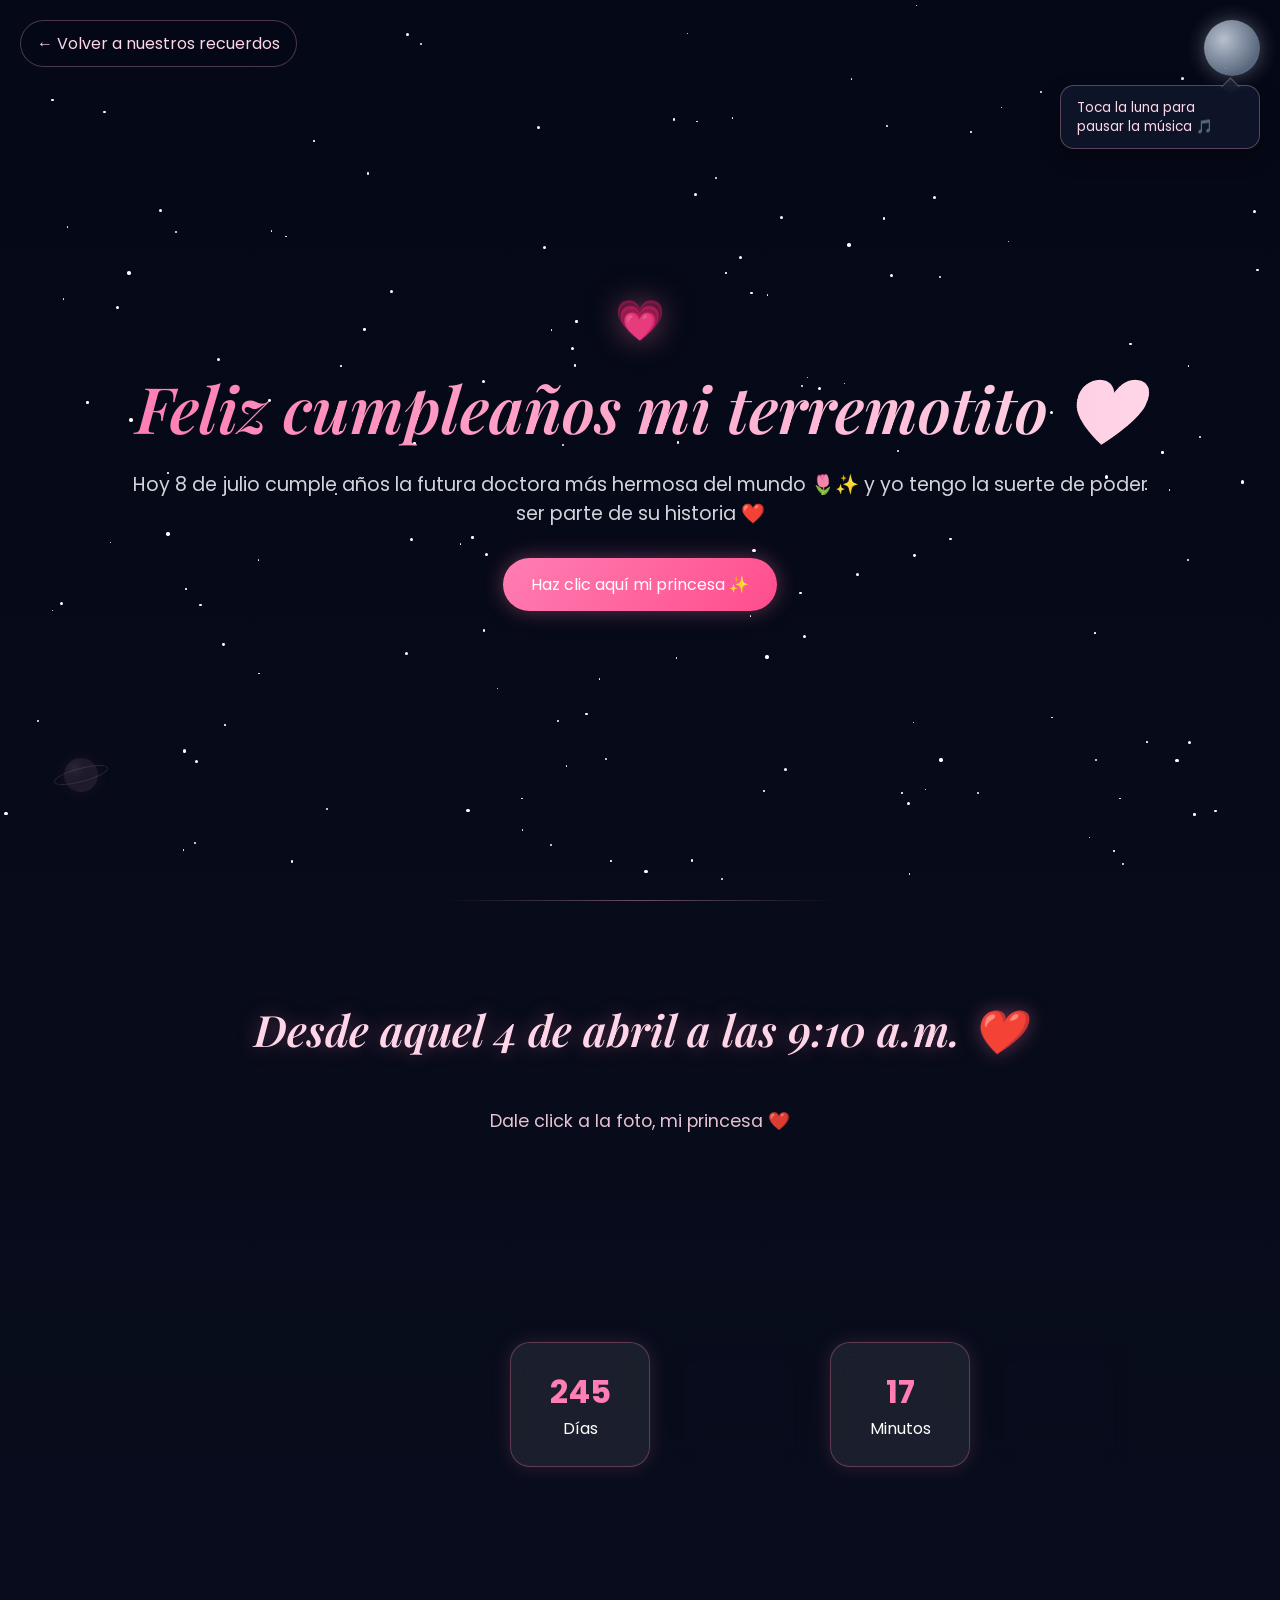
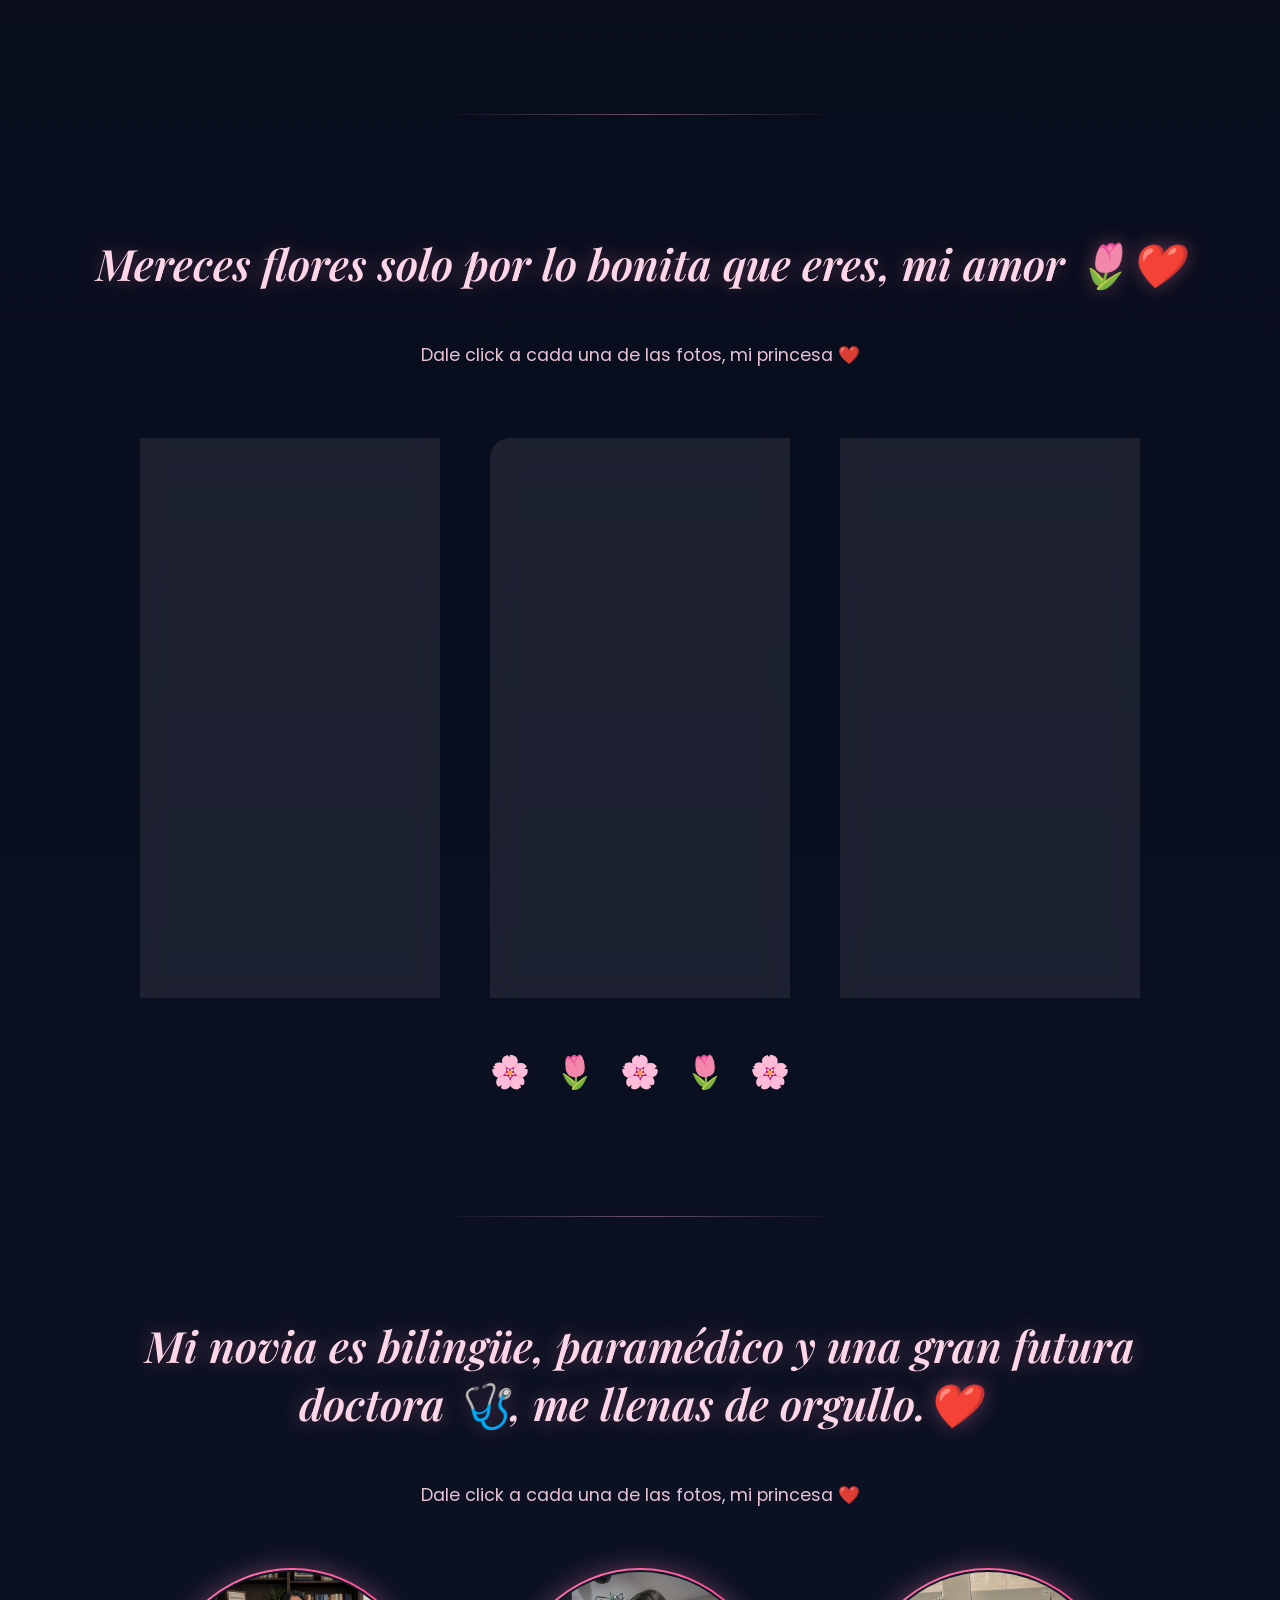
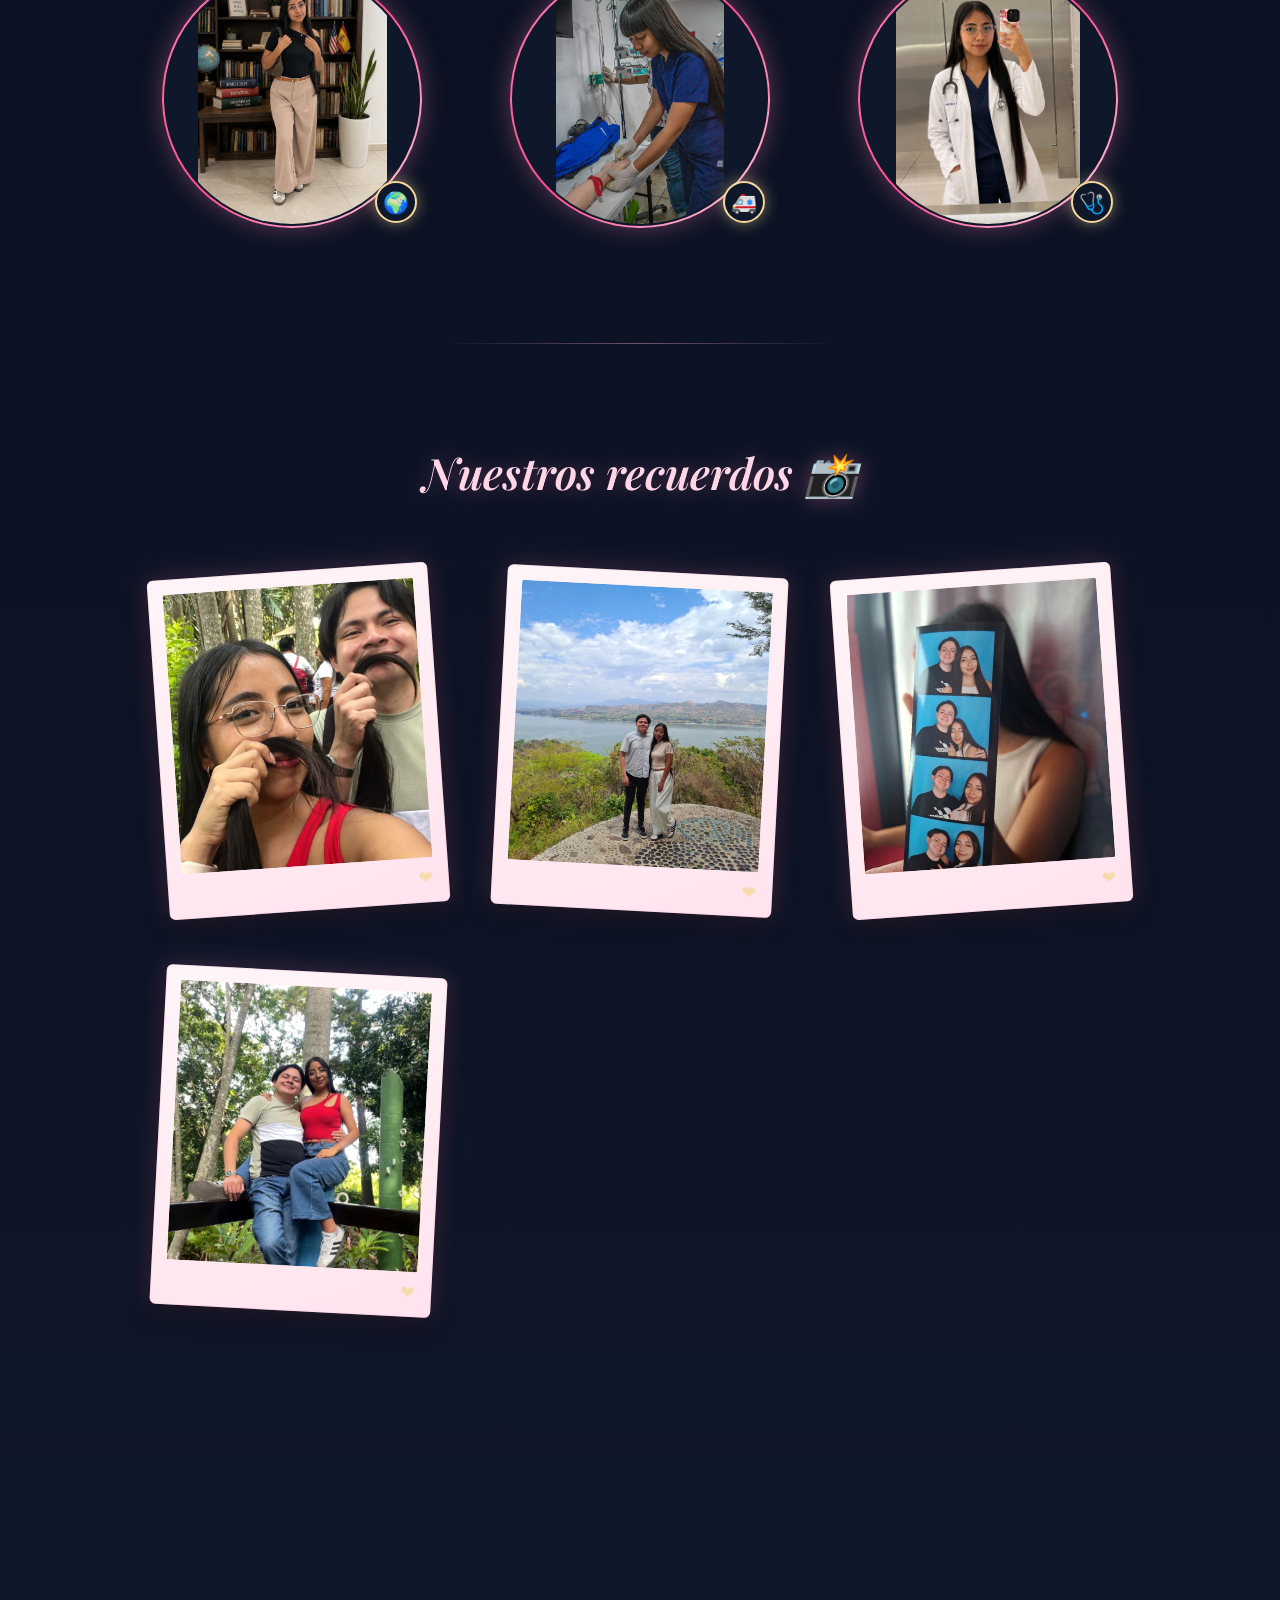
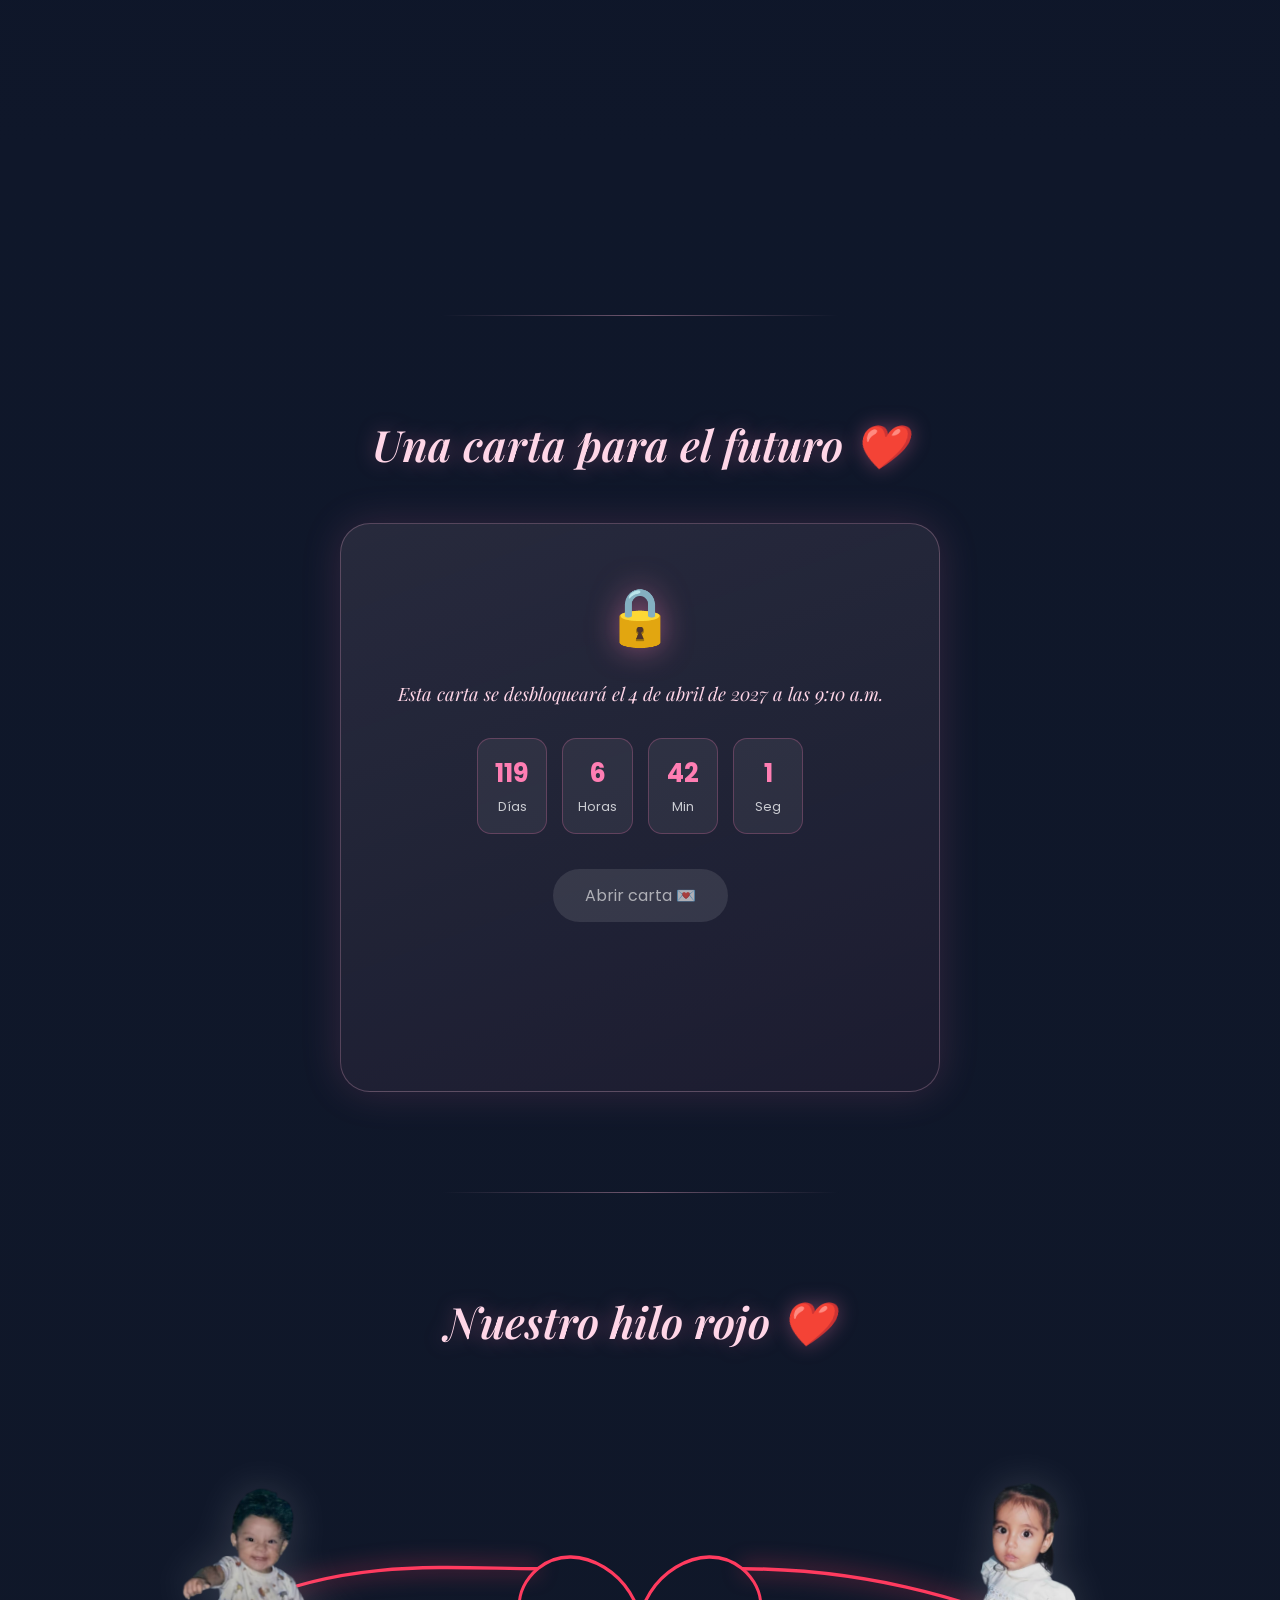
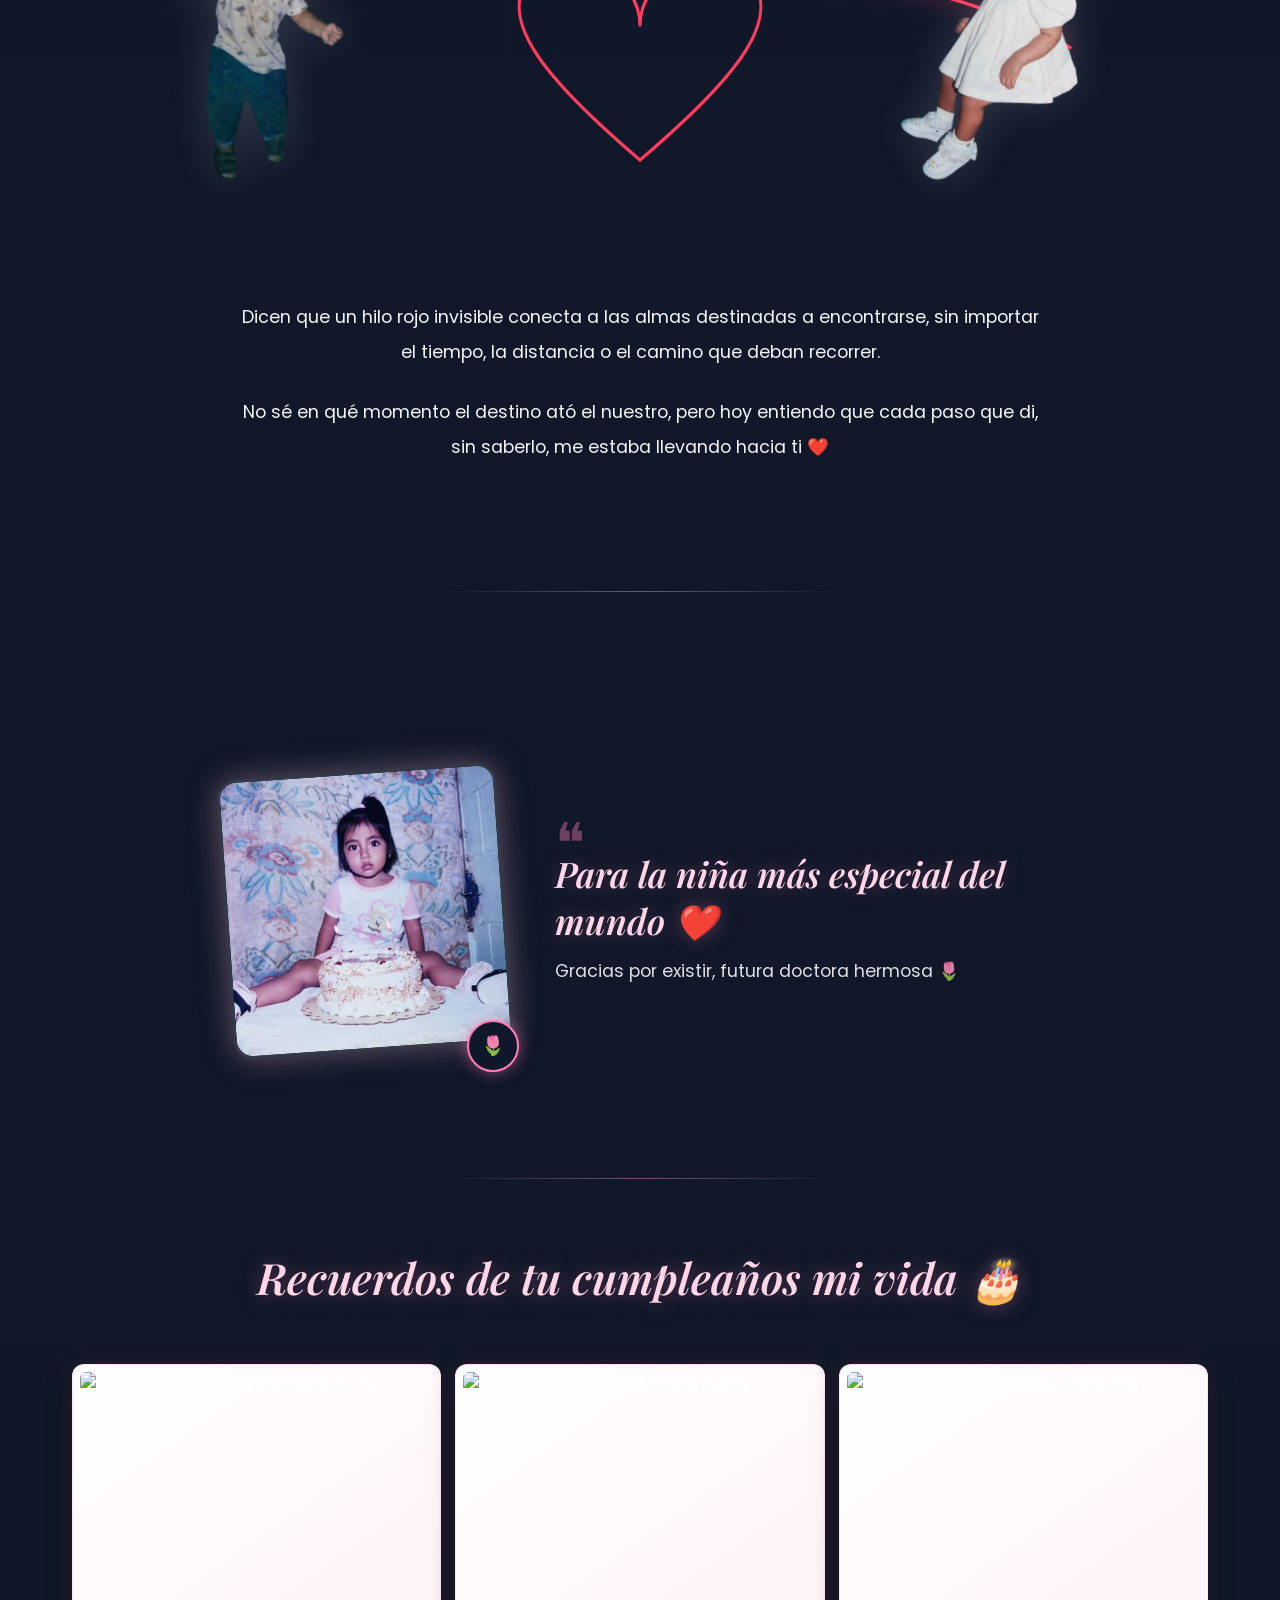
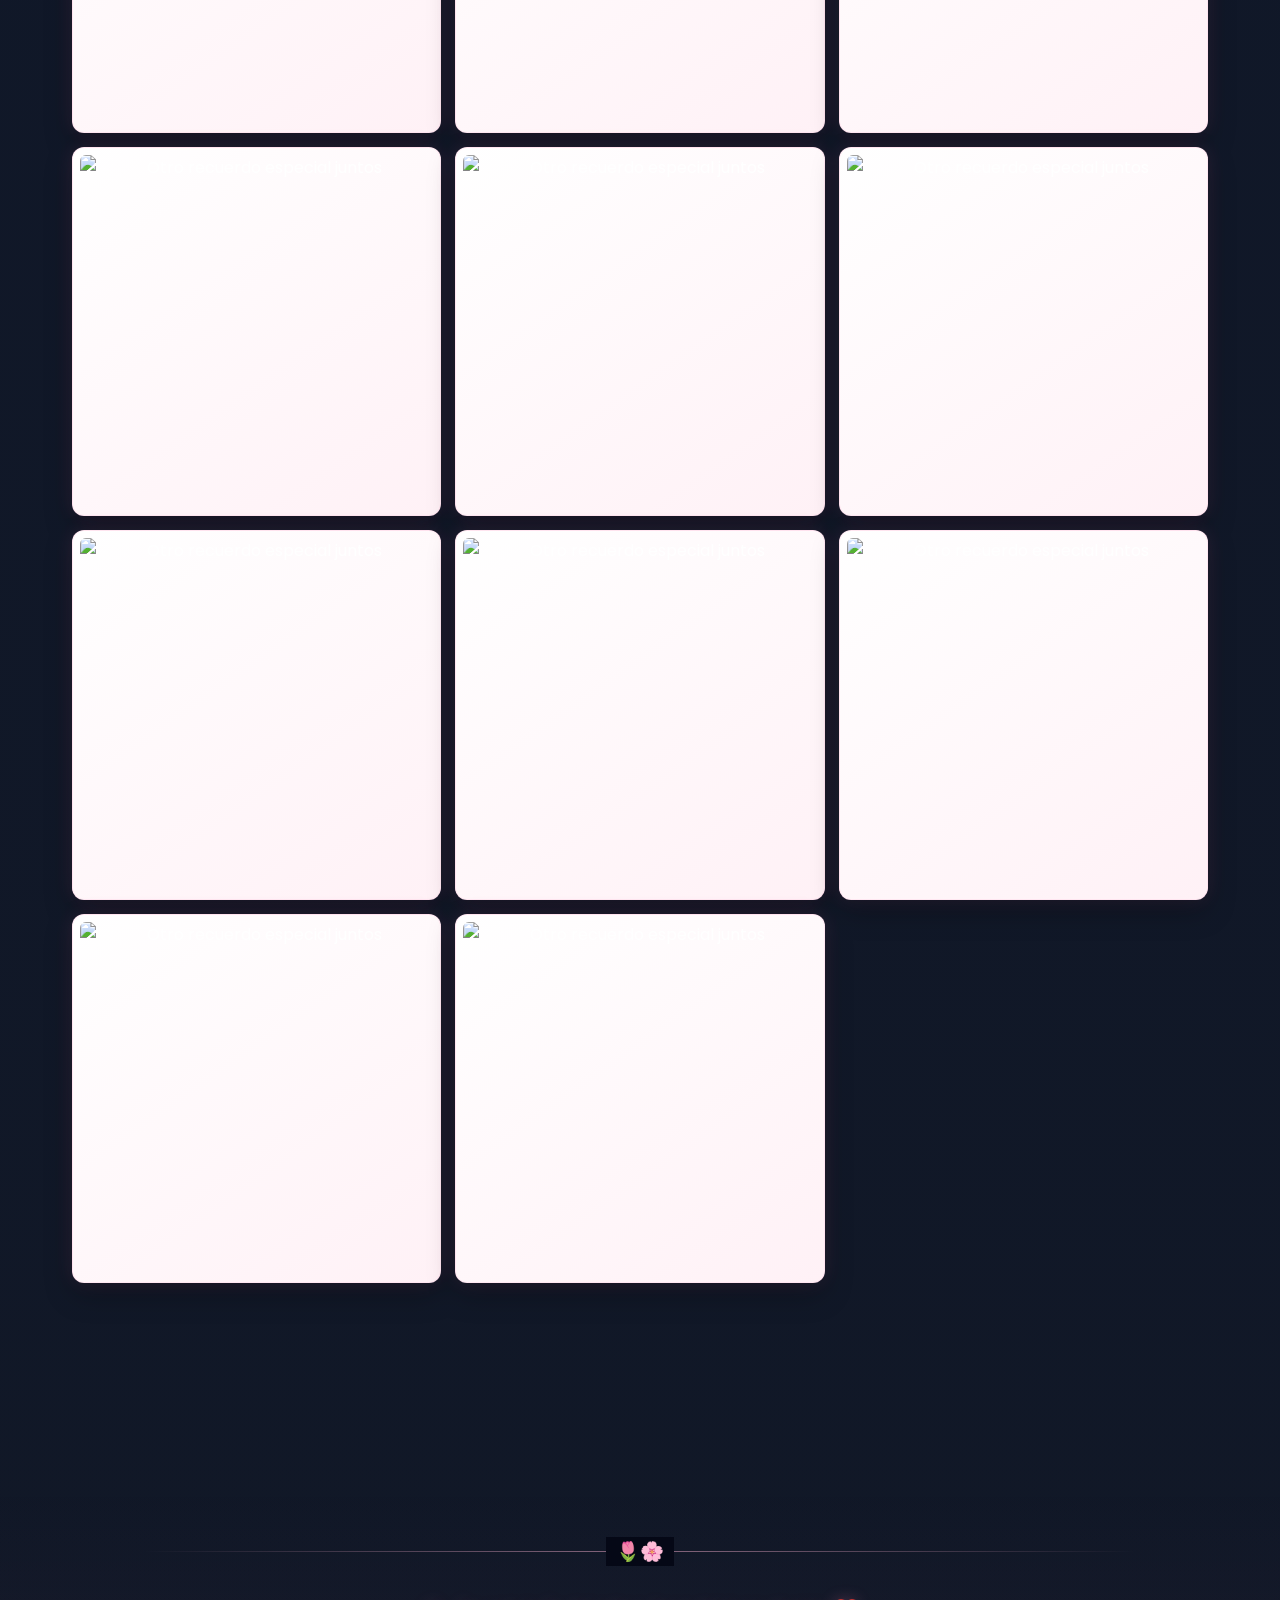
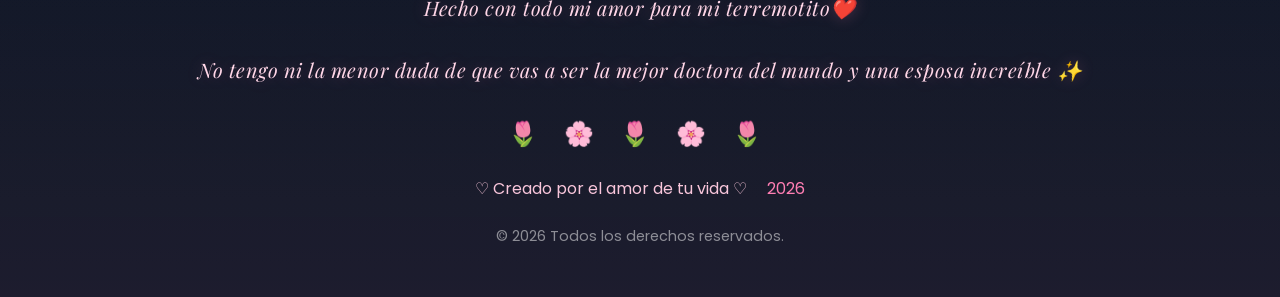
==== cumpleanos-2026.html @ 2f42547a "Add files via upload" ====
<!DOCTYPE html>
<html lang="es">
<head>

  <meta charset="UTF-8">
  <meta name="viewport" content="width=device-width, initial-scale=1.0">

<title>Feliz cumpleaños mi vida</title>

  <link rel="icon" href="data:image/svg+xml,<svg xmlns=%22http://www.w3.org/2000/svg%22 viewBox=%220 0 100 100%22><text y=%22.9em%22 font-size=%2290%22>❤️</text></svg>">

  <link rel="preconnect" href="https://fonts.googleapis.com">

<link href="https://fonts.googleapis.com/css2?family=Poppins:wght@300;400;600;700&family=Playfair+Display:ital,wght@0,600;1,600&display=swap" rel="stylesheet">

  <link rel="stylesheet" href="style.css">

</head>

<body>

  <a class="back-home" href="Index.html">← Volver a nuestros recuerdos</a>

  <!-- MUSICA -->

<audio id="music" loop>
  <source src="multimedia/A Thousand Years-Christina Perri.mpeg" type="audio/mp3">
</audio>

 <!-- FONDO -->

  <div class="stars" id="stars">

    <div class="jupiter">
      <div class="jupiter-ring"></div>
    </div>

  </div>

  <!-- LUNA = BOTON DE MUSICA -->

  <div class="moon" id="moonBtn" onclick="toggleMusic()"></div>

  <div class="moon-tooltip" id="moonTooltip">
    Toca la luna para pausar la música 🎵
  </div>

  </div>

  <!-- HERO -->

  <section class="hero">

    <div class="hero-content">

      <div class="floating-heart">💗</div>
      <h1>Feliz cumpleaños mi terremotito ❤️</h1>

      <p>
        Hoy 8 de julio cumple años la futura doctora más hermosa del mundo 🌷✨ y yo tengo la suerte de poder ser parte de su historia ❤️
      </p>

      <a href="#contador" class="btn">
        Haz clic aquí mi princesa ✨
      </a>

    </div>

  </section>

  <!-- CONTADOR -->

<section id="contador">

  <h2 class="title">
    Desde aquel 4 de abril a las 9:10 a.m. ❤️
  </h2>

  <p class="flowers-text">
    Dale click a la foto, mi princesa ❤️
  </p>

  <div class="counter-section">

    <!-- FOTO -->

    <div class="counter-image">

  <div class="flip-card">

    <div class="flip-card-inner">

      <!-- FRENTE -->

      <div class="flip-card-front">

        <img src="multimedia/4deabril.jpeg">

      </div>

      <!-- ATRAS -->

      <div class="flip-card-back">

        <h3>
          ❤️
        </h3>

        <p>
          Ese 4 de abril comenzó el capítulo más bonito de mi vida, te amo mi terremotito.
        </p>

      </div>

    </div>

  </div>

</div>
    <!-- CONTADOR -->

    <div class="counter">

      <div class="counter-box">
        <h2 id="days">0</h2>
        <p>Días</p>
      </div>

      <div class="counter-box">
        <h2 id="hours">0</h2>
        <p>Horas</p>
      </div>

      <div class="counter-box">
  <h2 id="minutes">0</h2>
  <p>Minutos</p>
</div>

<div class="counter-box">
  <h2 id="seconds">0</h2>
  <p>Segundos</p>
</div>

    </div>

  </div>

</section>

  <!-- TULIPANES -->

<section class="flowers-section">

  <h2 class="title">
    Mereces flores solo por lo bonita que eres, mi amor 🌷❤️
  </h2>

  <p class="flowers-text">
    Dale click a cada una de las fotos, mi princesa ❤️
  </p>

  <div class="flowers-gallery">

    <!-- FOTO 1 -->

    <div class="flower-card">

      <div class="flower-inner">

        <!-- FRENTE -->

        <div class="flower-front">

          <img src="multimedia/flores1.jpeg">

        </div>

        <!-- ATRAS -->

        <div class="flower-back">

          <p>
            Recuerdo el día que nos vimos por primera vez en persona, tú estabas nerviosa pensando que quizá no me gustarías, pero al verte me di cuenta de lo contrario: eras mucho más preciosa en persona 🌷 te dejé las flores en el asiento del carro y te pedí que no abrieras la puerta porque “no funcionaba”, pero en realidad era solo una excusa para poder abrirte yo y sorprenderte ❤️. (09 de marzo 2026)
          </p>

        </div>

      </div>

    </div>

    <!-- FOTO 2 -->

    <div class="flower-card">

      <div class="flower-inner">

        <div class="flower-front">

          <img src="multimedia/flores2.jpeg">

        </div>

        <div class="flower-back">

          <p>
            Recuerdo que no lo esperabas, porque nos vimos un día después del Día de las Flores Amarillas 🌼 y el vigilante del centro comercial se nos quedó viendo cuando gritaste emocionada 😅 verte así de feliz y saber que te sentiste amada es lo mejor del mundo ❤️. (22 de marzo 2026)
          </p>

        </div>

      </div>

    </div>

    <!-- FOTO 3 -->

    <div class="flower-card">

      <div class="flower-inner">

        <div class="flower-front">

          <img src="multimedia/flores3.jpeg">

        </div>

        <div class="flower-back">

          <p>
            Recuerdo ese día cuando te pedí que fueras mi novia ❤️ te dije que íbamos a Multiplaza a desayunar, y te pusiste triste porque un día antes te había prometido cocinarte el desayuno… pero en realidad era una excusa✨ y luego por la tarde fuimos al Boquerón 🌋, aunque llegamos al parqueo nada mas porque estaba lloviendo 🌧️ (04 de abril 2026)
          </p>

        </div>

      </div>

    </div>

  </div>

  <!-- PETALOS -->

  <div class="petals">

    <span>🌸</span>
    <span>🌷</span>
    <span>🌸</span>
    <span>🌷</span>
    <span>🌸</span>

  </div>

</section>

  <!-- MEDICINA -->

  <section>

    <h2 class="title">
      Mi novia es bilingüe, paramédico y una gran futura doctora 🩺, me llenas de orgullo.❤️
    </h2>

      <p class="flowers-text">
    Dale click a cada una de las fotos, mi princesa ❤️
  </p>

    <div class="medicine">

      <div class="icon-box" onclick="toggleText(this)">

  <div class="icon-photo">
    <img src="multimedia/bilingüe.png" class="icon-img">
    <span class="icon-badge">🌍</span>
  </div>

  <div class="icon-hidden-text">
    <p class="icon-text">
    Admiro tu inteligencia y dedicación. Despertar todos los días a las 6:00 a.m. para asistir a clases demuestra lo comprometida que eres con tu futuro. Me encanta verte esforzarte por tus metas, porque sé todo lo que eres capaz de lograr cuando te propones algo. 🌍❤️
    </p>
  </div>

</div>

<div class="icon-box" onclick="toggleText(this)">

  <div class="icon-photo">
    <img src="multimedia/paramedico.jpeg" class="icon-img">
    <span class="icon-badge">🚑</span>
  </div>

  <div class="icon-hidden-text">
    <p class="icon-text">
      Gracias por cuidar a los demás con un corazón tan bonito.Eres una de las mejores personas que he conocido. Tu vocación de ayudar a quienes más lo necesitan habla de la enorme calidad humana que tienes. Aunque no estuve presente durante esa etapa de tu vida, no me entristece, porque tendré la fortuna de acompañarte durante todo lo que está por venir. ❤️🚑
    </p>
  </div>

</div>

<div class="icon-box" onclick="toggleText(this)">

  <div class="icon-photo">
    <img src="multimedia/dra.jpg" class="icon-img">
    <span class="icon-badge">🩺</span>
  </div>

  <div class="icon-hidden-text">
    <p class="icon-text">
      Convertirte en doctora es una meta que siempre he admirado de ti. Desde que te conozco he visto tu esfuerzo, tu disciplina y tu pasión por lo que haces. Estoy completamente seguro de que lo lograrás. Y cuando llegue ese día, sé que tú serás una de las personas más felices del mundo... y yo seré el novio más orgulloso de todos. ❤️🩺🌷
    </p>
  </div>

</div>

  </section>

  <!-- GALERIA -->

  <section>

    <h2 class="title">
      Nuestros recuerdos 📸
    </h2>

<div class="gallery">

  <div class="memory-card">
    <img src="multimedia/recuerdo2.jpeg">
  </div>

  <div class="memory-card">
    <img src="multimedia/recuerdo1.jpeg">
  </div>

  <div class="memory-card">
    <img src="multimedia/recuerdo3.jpeg">
  </div>

  <div class="memory-card">
    <img src="multimedia/recuerdo4.jpeg">
  </div>

</div> 

  </section>

  <!-- CARTAS -->

  <section>

    <h2 class="title">
      Cartitas para ti 💌
    </h2>

    <div class="letters">

      <div class="letter" onclick="toggleText(this)">

        <h3>
          Ábreme cuando estés triste
        </h3>

        <div class="hidden-text">
          Sin importar si estás en Santa Ana o yo en San Salvador, mi cariño por ti no cambia con la distancia. Eres lo más bonito que tengo, futura doctora hermosa 🌷❤️.
        </div>

      </div>

      <div class="letter" onclick="toggleText(this)">

        <h3>
          Ábreme cuando me extrañes
        </h3>

        <div class="hidden-text">
          Sé que ahora mismo la distancia pesa, pero también sé que estás construyendo tu futuro, y yo quiero ser parte de él. Llegará el día en que no estemos tan lejos, y voy a consentir mucho más a mi princesa, solo porque se lo merece por existir 🌷❤️.

        </div>

      </div>

      <div class="letter" onclick="toggleText(this)">

        <h3>
          Ábreme cuando quieras sonreír
        </h3>

        <div class="hidden-text">
          Cada vez que pienso en nuestro futuro, me imagino contigo para siempre: casándonos, construyendo una vida juntos, y viéndote convertirte en la doctora que siempre soñaste ser. Contigo sí quiero todo eso 💍❤️.
        </div>

      </div>

</div>

  </section>

  <!-- CARTA SELLADA -->

  <section class="sealed-letter-section">

    <h2 class="title">Una carta para el futuro ❤️</h2>

    <div class="sealed-letter" id="sealedLetter">

      <div class="lock-view" id="lockView">

        <div class="padlock">🔒</div>

        <p class="sealed-text">
          Esta carta se desbloqueará el 4 de abril de 2027 a las 9:10 a.m.
        </p>

        <div class="lock-counter">

          <div class="lock-box">
            <h3 id="ldays">0</h3>
            <span>Días</span>
          </div>

          <div class="lock-box">
            <h3 id="lhours">0</h3>
            <span>Horas</span>
          </div>

          <div class="lock-box">
            <h3 id="lminutes">0</h3>
            <span>Min</span>
          </div>

          <div class="lock-box">
            <h3 id="lseconds">0</h3>
            <span>Seg</span>
          </div>

        </div>

<button class="open-letter-btn" id="openLetterBtn">
          Abrir carta 💌
        </button>

        <div class="not-yet-popup" id="notYetPopup">
          <p>Aún no es 4 de abril de 2027, mi terremotito 🌷 un poquito más de paciencia ❤️</p>
        </div>

      </div>

      <div class="letter-reveal" id="letterReveal">

        <div class="envelope-open">💌</div>

      <p class="letter-content">
          Mi amor, si estás leyendo esto, significa que llegamos a nuestro primer año juntos.
          <br><br>
          Estoy escribiendo esta carta hoy, 05 de julio de 2026, sin poder imaginar todavía todos esos momentos lindos que nos faltan por vivir en este año que está por venir.
          <br><br>
          Quiero que sepas que cada día de este tiempo, aunque a veces la distancia pesara, mi amor por ti solo creció. Te vi esforzarte, madrugar, estudiar y no hubo un solo momento en que no me sintiera orgulloso de ser parte de tu vida.
          <br><br>
          Hoy, un año después, quiero decirte que esto apenas comienza: nos faltan aproximadamente 70 años juntos. Falta verte graduarte, falta el día en que no estemos tan lejos, falta construir la vida que tantas veces imaginamos juntos.
          <br><br>
          Quiero que sepas que no existe nadie más que te iguale o te reemplace.
          <br><br>
          Lo mejor de todo es que te di de regalo este sitio en tu cumpleaños de 2026, y te emocionaste tanto que eso valió completamente la pena. Y ahora te emocionarás de nuevo al leer esta carta meses después... es como si la sorpresa hubiera durado todo este tiempo.
          <br><br>
          Gracias por un año a tu lado, mi princesa. Que sea el primero de muchísimos más ❤️
        </p>

        <button class="close-letter-btn" id="closeLetterBtn">
          Cerrar carta ✕
        </button>

      </div>

    </div>

  </section>

  <!-- VIDEO -->

  <!-- VIDEO -->

  <section class="red-thread-section">

  <h2 class="title">
    Nuestro hilo rojo ❤️
  </h2>

  <div class="thread-container">

    <!-- TU FOTO -->

    <img
      src="multimedia/yo.png"
      class="person yo"
    >

<!-- HILO -->

    <svg
      class="thread-line"
      viewBox="0 0 1000 400"
      preserveAspectRatio="none"
    >

      <!-- linea hacia el corazon (izquierda) -->
      <path
        class="thread-link"
        d="M120 180 C220 140, 320 150, 400 150"
      />

      <!-- corazon central -->
      <path
        class="heart-path"
        d="M500 200
           C500 160, 440 120, 400 150
           C350 190, 410 250, 500 320
           C590 250, 650 190, 600 150
           C560 120, 500 160, 500 200
           Z"
      />

      <!-- linea hacia ella (derecha) -->
      <path
        class="thread-link"
        d="M600 150 C700 150, 820 170, 920 220"
      />

    </svg>

    <!-- FOTO ELLA -->

    <img
      src="multimedia/ella.png"
      class="person ella"
    >

  </div>

  <div class="thread-text">

    <p>
      Dicen que un hilo rojo invisible conecta a las almas destinadas a encontrarse, sin importar el tiempo, la distancia o el camino que deban recorrer.
    </p>

    <p>
      No sé en qué momento el destino ató el nuestro, pero hoy entiendo que cada paso que di, sin saberlo, me estaba llevando hacia ti ❤️
    </p>

  </div>

</section>
  <!-- FINAL -->

<section class="final">

    <div class="special-message">

  <!-- FOTO -->

  <div class="baby-photo">

    <img src="multimedia/miprincesadepequeña.jpeg">
    <span class="baby-badge">🌷</span>

  </div>

  <!-- TEXTO -->

  <div class="special-text">

    <span class="quote-mark">❝</span>

    <h2>
      Para la niña más especial del mundo ❤️
    </h2>

    <p>
      Gracias por existir, futura doctora hermosa 🌷
    </p>

  </div>

</div>

  </section>

  <!-- RECUERDOS DEL CUMPLEAÑOS -->

  <section class="birthday-gallery-section">

    <h2 class="title">Recuerdos de tu cumpleaños mi vida 🎂</h2>

    <div class="gallery birthday-gallery">

      <div class="memory-card">
        <img src="multimedia\recuerdos cumpleaño 2026/recuerdocumpleaños1.png" alt="Un recuerdo especial juntos">
      </div>

      <div class="memory-card">
        <img src="multimedia\recuerdos cumpleaño 2026/recuerdocumpleaños2.png" alt="Una tarde divertida juntos">
      </div>

      <div class="memory-card">
        <img src="multimedia\recuerdos cumpleaño 2026/recuerdocumpleaños3.png" alt="Un recuerdo feliz de los dos">
      </div>

      <div class="memory-card">
        <img src="multimedia\recuerdos cumpleaño 2026/recuerdocumpleaños4.png" alt="Otro recuerdo especial juntos">
      </div>

      <div class="memory-card">
        <img src="multimedia\recuerdos cumpleaño 2026/recuerdocumpleaños5.png" alt="Otro recuerdo especial juntos">
      </div>

      <div class="memory-card">
        <img src="multimedia\recuerdos cumpleaño 2026/recuerdocumpleaños6.png" alt="Otro recuerdo especial juntos">
      </div>

      <div class="memory-card">
        <img src="multimedia\recuerdos cumpleaño 2026/recuerdocumpleaños7.png" alt="Otro recuerdo especial juntos">
      </div>

      <div class="memory-card">
        <img src="multimedia\recuerdos cumpleaño 2026/recuerdocumpleaños8.png" alt="Otro recuerdo especial juntos">
      </div>

      <div class="memory-card">
        <img src="multimedia\recuerdos cumpleaño 2026/recuerdocumpleaños9.png" alt="Otro recuerdo especial juntos">
      </div>

      <div class="memory-card">
        <img src="multimedia\recuerdos cumpleaño 2026/recuerdocumpleaños10.png" alt="Otro recuerdo especial juntos">
      </div>

       <div class="memory-card">
        <img src="multimedia\recuerdos cumpleaño 2026/recuerdocumpleaños11.jpeg" alt="Otro recuerdo especial juntos">
      </div>

    </div>

  </section>

  <footer class="love-footer">

  <div class="footer-line"></div>

  <p class="footer-message fade-text">
    Hecho con todo mi amor para mi terremotito❤️
  </p>
  <p class="footer-message fade-text">
    No tengo ni la menor duda de que vas a ser la mejor doctora del mundo y una esposa increíble ✨
  </p>

<div class="flower-row fade-text">
  🌷 🌸 🌷 🌸 🌷
</div>

  <div class="footer-info fade-text">

    <span>
      ♡ Creado por el amor de tu vida ♡
    </span>

    <span class="footer-year">
      2026
    </span>

  </div>

  <p class="copyright fade-text">
    © 2026 Todos los derechos reservados.
  </p>

 </footer>
  <script src="script.js"></script>

</body>
</html>
---- style.css ----
*{
  margin:0;
  padding:0;
  box-sizing:border-box;
  font-family:'Poppins',sans-serif;
}

body{
  background:linear-gradient(to bottom,#050816,#0f172a,#111827);
  color:white;
  overflow-x:hidden;
}

html{
  scroll-behavior:smooth;
}

section{
  padding:100px 10%;
  opacity:0;
  transform:translateY(60px);
  transition:opacity 1s ease, transform 1s ease;
  position:relative;
}
section.visible{
  opacity:1;
  transform:translateY(0);
}

section:not(.hero)::before{
  content:'';
  position:absolute;
  top:0;
  left:50%;
  transform:translateX(-50%);
  width:60%;
  max-width:400px;
  height:1px;
  background:linear-gradient(
    to right,
    transparent,
    rgba(255,182,213,.4),
    transparent
  );
}

.title{
  font-family:'Playfair Display', serif;
  font-style:italic;
  font-weight:600;
  text-align:center;
  font-size:2.7rem;
  margin-bottom:50px;
  color:#ffd6e7;
  text-shadow:0 0 20px rgba(255,126,179,.35);
}

.hero{
  height:100vh;
  display:flex;
  justify-content:center;
  align-items:center;
  text-align:center;
}

.hero-content{
  max-width:1200px;
}

.hero h1{
  font-family:'Playfair Display', serif;
  font-style:italic;
  font-weight:600;
  font-size:clamp(3rem,5vw,4.2rem);
  margin-bottom:20px;
  background:linear-gradient(to right,#ff7eb3,#ffd6e7);
  -webkit-background-clip:text;
  -webkit-text-fill-color:transparent;

  white-space: normal;
}

.hero p{
  color:#d1d5db;
  margin-bottom:30px;
  font-size:1.2rem;
}

.btn{
  padding:14px 28px;
  border:none;
  border-radius:50px;
  background:linear-gradient(135deg, #ff7eb3, #ff4d8d);
  color:white;
  text-decoration:none;
  transition:.3s;
  display:inline-block;
  box-shadow:0 0 20px rgba(255,126,179,.35);
}

.btn:hover{
  background:linear-gradient(135deg, #ff4d8d, #ff2f75);
  box-shadow:0 0 35px rgba(255,126,179,.6);
  transform:translateY(-3px);
}

.counter{
  display:flex;
  justify-content:center;
  gap:20px;
  flex-wrap:wrap;
}

.counter-box{
  background:rgba(255,255,255,.08);
  padding:25px;
  border-radius:20px;
  min-width:140px;
  text-align:center;
  backdrop-filter:blur(10px);
  border:1px solid rgba(255,126,179,.3);
  box-shadow:0 0 20px rgba(255,126,179,.15);
  transition:.3s;
}

.counter-box:hover{
  border-color:rgba(255,126,179,.6);
  box-shadow:0 0 30px rgba(255,126,179,.3);
  transform:translateY(-5px);
}

.counter-box h2{
  color:#ff7eb3;
  font-size:2rem;
}

.letters{
  display:grid;
  grid-template-columns:repeat(auto-fit,minmax(260px,1fr));
  gap:30px;
}

.letter{
  background:linear-gradient(160deg, rgba(255,214,231,.12), rgba(255,126,179,.06));
  border:1px solid rgba(255,182,213,.25);
  padding:30px 25px;
  border-radius:20px;
  cursor:pointer;
  position:relative;
  text-align:center;
  transition:transform .4s ease, box-shadow .4s ease, border-color .4s ease;
  box-shadow:0 0 20px rgba(255,126,179,.1);
}

.letter::before{
  content:'💌';
  display:block;
  font-size:2rem;
  margin-bottom:12px;
  filter:drop-shadow(0 0 10px rgba(255,126,179,.4));
}

.letter h3{
  color:#ffd6e7;
  font-size:1.15rem;
  font-weight:600;
}

.letter:hover{
  transform:translateY(-8px);
  border-color:rgba(255,126,179,.6);
  box-shadow:0 10px 30px rgba(255,126,179,.3);
}

.letter.open{
  border-color:rgba(255,126,179,.7);
  box-shadow:0 0 35px rgba(255,126,179,.35);
}

.letter.open::before{
  content:'💗';
}

.hidden-text{
  max-height:0;
  opacity:0;
  overflow:hidden;
  transition:max-height 0.6s ease, opacity 0.5s ease, margin-top 0.6s ease;
  line-height:1.7;
  color:#f9e6ef;
  font-size:.95rem;
}

.letter.open .hidden-text{
  max-height:300px;
  opacity:1;
  margin-top:18px;
}

.video-container{
  display:flex;
  justify-content:center;
}

video{
  width:100%;
  max-width:800px;
  border-radius:20px;
}

.final{
  text-align:center;
}

.typing{
  border-right:3px solid white;
  display:inline-block;
  white-space:nowrap;
  overflow:hidden;
  animation:typing 5s steps(40),blink .8s infinite;
}

@keyframes typing{
  from{width:0}
  to{width:100%}
}

@keyframes blink{
  50%{border-color:transparent}
}

@keyframes musicPulse{
  0%,100%{ box-shadow:0 0 20px rgba(203,213,225,.3); }
  50%{ box-shadow:0 0 35px rgba(203,213,225,.7); }
}

.stars{
  position:fixed;
  width:100%;
  height:100vh;
  top:0;
  left:0;
  z-index:-1;
}

.star{
  position:absolute;
  background:white;
  border-radius:50%;
  animation:twinkle 3s infinite;
}

@keyframes twinkle{
  0%{opacity:.2}
  50%{opacity:1}
  100%{opacity:.2}
}

/* ESTRELLA FUGAZ */

.shooting-star{
  position:absolute;
  width:2px;
  height:2px;
  background:linear-gradient(90deg, #fff, transparent);
  border-radius:50%;
  box-shadow:0 0 8px 2px rgba(255,255,255,.6);
  animation:shoot linear forwards;
  --travel:200px;
}

@keyframes shoot{
  0%{
    transform:translate(0,0) rotate(45deg);
    opacity:1;
    width:2px;
  }
  70%{
    opacity:1;
    width:80px;
  }
  100%{
    transform:translate(var(--travel), var(--travel)) rotate(45deg);
    opacity:0;
    width:0px;
  }
}

.flowers{
  display:flex;
  justify-content:center;
  gap:20px;
  flex-wrap:wrap;
}

.flower-card{
  background:rgba(255,255,255,.08);
  width:120px;
  height:120px;
  border-radius:20px;
  display:flex;
  justify-content:center;
  align-items:center;
  font-size:3rem;
  backdrop-filter:blur(10px);
}

.medicine{
  display:grid;
  grid-template-columns:repeat(auto-fit,minmax(250px,1fr));
  gap:20px;
}

.medicine-card{
  background:rgba(255,255,255,.08);
  padding:30px;
  border-radius:20px;
  text-align:center;
  font-size:2rem;
}

.medicine-card p{
  margin-top:15px;
  font-size:1rem;
  line-height:1.6;
}

@media(max-width:768px){
  .hero h1{
    font-size:2.5rem;
  }
  .title{
    font-size:2rem;
  }
  .flower-card{
    width:220px;
    height:420px;
  }
  .flowers-gallery{
    gap:30px;
  }
}

.counter-section{
  display:flex;
  justify-content:center;
  align-items:center;
  gap:40px;
  flex-wrap:wrap;
}

.counter-image img{
  width:320px;
  height:420px;
  object-fit:cover;
  border-radius:25px;
  box-shadow:0 0 25px rgba(255,255,255,.15);
  transition:.4s;
}

.counter-image img:hover{
  transform:scale(1.03);
}

/* TARJETA GIRATORIA */

.flip-card{
  background:transparent;
  width:320px;
  height:420px;
  perspective:1000px;
}

.flip-card-inner{
  position:relative;
  width:100%;
  height:100%;
  transition:transform 0.8s;
  transform-style:preserve-3d;
  cursor:pointer;
}

.flip-card:hover .flip-card-inner{
  transform:rotateY(180deg);
}

.flip-card-front,
.flip-card-back{

  position:absolute;
  width:100%;
  height:100%;
  backface-visibility:hidden;
  border-radius:25px;
  overflow:hidden;

}

.flip-card-front img{

  width:100%;
  height:100%;
  object-fit:cover;
  border-radius:25px;
  box-shadow:0 0 30px rgba(255,255,255,.15);

}

.flip-card-back{

  background:rgba(255,255,255,.08);
  backdrop-filter:blur(15px);

  display:flex;
  flex-direction:column;
  justify-content:center;
  align-items:center;

  padding:30px;
  text-align:center;

  transform:rotateY(180deg);

  box-shadow:0 0 30px rgba(255,255,255,.1);

}

.flip-card-back h3{

  font-size:3rem;
  margin-bottom:20px;

}

.flip-card-back p{

  line-height:1.8;
  font-size:1.1rem;
  color:#f3f4f6;

}

/* MEMORIES - ESTILO POLAROID */

.gallery{
  display:grid;
  grid-template-columns:repeat(auto-fit,minmax(250px,1fr));
  gap:60px;
  padding:20px 30px;
}

.memory-card{
  background:linear-gradient(160deg, #fff5f8, #ffe3ee);
  padding:15px 15px 45px 15px;
  border-radius:6px;
  box-shadow:
    0 10px 25px rgba(0,0,0,.45),
    0 0 25px rgba(255,126,179,.25),
    inset 0 0 0 1px rgba(255,182,213,.3);
  transition:transform .4s ease, box-shadow .4s ease;
  cursor:pointer;
  position:relative;
}

.memory-card img{
  width:100%;
  height:280px;
  object-fit:cover;
  display:block;
  border-radius:2px;
  filter:saturate(1.05) contrast(1.03);
}

/* Inclinación alternada */
.memory-card:nth-child(odd){
  transform:rotate(-4deg);
}

.memory-card:nth-child(even){
  transform:rotate(3deg);
}

.memory-card:hover{
  transform:rotate(0deg) scale(1.06) translateY(-10px);
  box-shadow:
    0 25px 35px rgba(0,0,0,.5),
    0 0 40px rgba(255,126,179,.5),
    inset 0 0 0 1px rgba(255,182,213,.5);
  z-index:5;
}

/* Corazoncito dorado en la esquina, como si fuera un sello */
.memory-card::after{
  content:'❤';
  position:absolute;
  bottom:12px;
  right:16px;
  font-size:1.1rem;
  color:#f5d99c;
  opacity:.8;
}

.birthday-gallery-section{
  text-align:center;
}

.birthday-gallery{
  grid-template-columns:repeat(auto-fit,minmax(220px,1fr));
  gap:28px;
  align-items:start;
}

.birthday-gallery .memory-card{
  padding:10px;
  border:1px solid rgba(255,214,231,.55);
  border-radius:12px;
  background:linear-gradient(145deg, #fff, #fff1f6);
  box-shadow:0 12px 28px rgba(0,0,0,.25), 0 0 20px rgba(255,126,179,.12);
}

.birthday-gallery .memory-card:nth-child(odd),
.birthday-gallery .memory-card:nth-child(even){
  transform:none;
}

.birthday-gallery .memory-card:hover{
  transform:translateY(-5px) scale(1.02);
}

.birthday-gallery .memory-card img{
  height:auto;
  aspect-ratio:4 / 3;
  border-radius:6px;
  object-fit:cover;
}

.birthday-gallery .memory-card::after{
  content:none;
}

/* HILO ROJO */

.red-thread-section{

  text-align:center;

}

.thread-container{

  position:relative;

  width:100%;

  max-width:1100px;

  margin:auto;

  height:450px;

  display:flex;

  justify-content:space-between;

  align-items:center;

}

.person{

  width:260px;

  z-index:2;

  filter:drop-shadow(0 0 20px rgba(255,255,255,.15));

  animation:float 4s ease-in-out infinite;

}

.yo{

  transform:rotate(-2deg);

}

.ella{

  transform:rotate(2deg);

}

@keyframes float{

  0%{
    transform:translateY(0px);
  }

  50%{
    transform:translateY(-10px);
  }

  100%{
    transform:translateY(0px);
  }

}

.thread-line{

  position:absolute;

  width:100%;

  height:100%;

  left:0;
  top:0;

  z-index:1;

}

.thread-link{

  fill:none;

  stroke:#ff3b5f;

  stroke-width:3;

  stroke-linecap:round;

  filter:drop-shadow(0 0 10px #ff3b5f);

  stroke-dasharray:500;

  stroke-dashoffset:500;

  animation:drawLine 1.5s ease forwards;

}

.heart-path{

  fill:none;

  stroke:#ff3b5f;

  stroke-width:3;

  stroke-linecap:round;

  stroke-dasharray:900;

  stroke-dashoffset:900;

  animation:
    drawHeart 1.8s ease forwards .8s,
    neonPulse 2.2s ease-in-out infinite 2.6s;

}

@keyframes drawLine{

  to{
    stroke-dashoffset:0;
  }

}

@keyframes drawHeart{

  to{
    stroke-dashoffset:0;
  }

}

@keyframes neonPulse{

  0%,100%{
    filter:
      drop-shadow(0 0 6px #ff3b5f)
      drop-shadow(0 0 14px #ff3b5f);
  }

  50%{
    filter:
      drop-shadow(0 0 14px #ff3b5f)
      drop-shadow(0 0 28px #ff3b5f)
      drop-shadow(0 0 45px #ff7eb3);
  }

}

.thread-text{

  max-width:800px;

  margin:50px auto 0;

  line-height:2;

  color:#f3f4f6;

  font-size:1.1rem;

  animation:fadeUp 2s ease;

}

.thread-text p{

  margin-bottom:25px;

}

@keyframes fadeUp{

  from{
    opacity:0;
    transform:translateY(30px);
  }

  to{
    opacity:1;
    transform:translateY(0);
  }

}

/* RESPONSIVE */

@media(max-width:768px){

  .thread-container{

    flex-direction:column;

    height:auto;

    gap:40px;

  }

  .person{

    width:180px;

  }

  .thread-line{

    height:300px;

  }

}

.signature{

  text-align:center;

  padding:60px 20px;

  color:#ffd6e7;

  font-size:1rem;

  letter-spacing:2px;

  opacity:.8;

  font-style:italic;

  animation:fadeUp 2s ease;

}

/* FOOTER ROMANTICO */

.love-footer{

  margin-top:120px;

  padding:70px 20px 50px;

  text-align:center;

  position:relative;

  background:linear-gradient(180deg, transparent, rgba(255,126,179,.05));

}

.footer-line{

  width:80%;

  height:1px;

  margin:auto;

  margin-bottom:40px;

  background:linear-gradient(
    to right,
    transparent,
    rgba(255,182,213,.5),
    transparent
  );

  position:relative;

}

.footer-line::after{

  content:'🌷🌸';

  position:absolute;

  top:-14px;

  left:50%;

  transform:translateX(-50%);

  font-size:1.2rem;

  background:#050816;

  padding:0 10px;

}

.footer-message{

  font-family:'Playfair Display', serif;
  font-style:italic;
  color:#ffd6e7;

  font-size:1.25rem;

  margin-bottom:30px;

  letter-spacing:.5px;

  line-height:1.6;

  text-shadow:0 0 15px rgba(255,126,179,.25);

}

.footer-info{

  display:flex;

  justify-content:center;

  align-items:center;

  gap:20px;

  flex-wrap:wrap;

  color:#f9c6db;

  margin-bottom:25px;

  font-size:1rem;

}

.footer-year{

  color:#ff7eb3;

}

.copyright{

  color:rgba(255,255,255,.5);

  font-size:.9rem;

}

/* MENU DE RECUERDOS */

.menu-page{
  min-height:100vh;
}

.site-menu{
  min-height:100vh;
  display:flex;
  align-items:center;
  justify-content:center;
  padding:80px 20px;
  text-align:center;
}

.menu-card{
  width:min(100%, 650px);
  padding:clamp(28px, 6vw, 56px);
  border:1px solid rgba(255,182,213,.3);
  border-radius:30px;
  background:linear-gradient(160deg, rgba(255,214,231,.1), rgba(15,23,42,.76));
  box-shadow:0 20px 70px rgba(0,0,0,.3), 0 0 35px rgba(255,126,179,.12);
  backdrop-filter:blur(14px);
}

.menu-card .floating-heart{
  margin-bottom:12px;
}

.menu-eyebrow{
  color:#f9c6db;
  letter-spacing:1.5px;
  font-size:.85rem;
  text-transform:uppercase;
}

.menu-card h1,
.memory-page-content h1{
  margin:10px 0 12px;
  color:#ffd6e7;
  font-family:'Playfair Display',serif;
  font-size:clamp(2.2rem, 6vw, 3.5rem);
  font-style:italic;
  text-shadow:0 0 20px rgba(255,126,179,.35);
}

.menu-description{
  margin-bottom:30px;
  color:#d1d5db;
}

.memory-menu{
  display:grid;
  gap:12px;
  text-align:left;
}

.memory-link{
  display:flex;
  align-items:center;
  gap:16px;
  padding:17px 18px;
  border:1px solid rgba(255,182,213,.22);
  border-radius:18px;
  background:rgba(255,255,255,.055);
  color:white;
  text-decoration:none;
  transition:transform .25s ease, border-color .25s ease, background .25s ease, box-shadow .25s ease;
}

.birthday-dropdown summary{
  list-style:none;
  cursor:pointer;
}

.birthday-dropdown summary::-webkit-details-marker{
  display:none;
}

.birthday-dropdown[open] > summary .memory-arrow{
  transform:rotate(90deg);
}

.birthday-dropdown .memory-arrow{
  transition:transform .25s ease;
}

.memory-link:hover,
.memory-link:focus-visible{
  transform:translateY(-3px);
  border-color:rgba(255,126,179,.7);
  background:rgba(255,126,179,.1);
  box-shadow:0 8px 25px rgba(255,126,179,.15);
  outline:none;
}

.memory-icon{
  width:42px;
  flex:0 0 42px;
  text-align:center;
  font-size:1.7rem;
}

.memory-link-copy{
  display:grid;
  gap:3px;
}

.memory-link-copy strong{
  color:#ffe5ef;
  font-weight:600;
}

.memory-link-copy span{
  color:#cbd5e1;
  font-size:.83rem;
}

.memory-arrow{
  margin-left:auto;
  color:#ff9fc3;
  font-size:1.8rem;
}

.birthday-years{
  display:grid;
  gap:8px;
  margin:8px 0 4px 58px;
  padding-left:14px;
  border-left:1px solid rgba(255,182,213,.3);
}

.birthday-year{
  display:flex;
  align-items:center;
  gap:12px;
  padding:12px 14px;
  border:1px solid rgba(255,182,213,.17);
  border-radius:14px;
  background:rgba(255,255,255,.035);
  color:#ffe5ef;
  text-align:left;
  text-decoration:none;
}

a.birthday-year{
  transition:background .2s ease, border-color .2s ease, transform .2s ease;
}

a.birthday-year:hover,
a.birthday-year:focus-visible{
  transform:translateX(3px);
  border-color:rgba(255,126,179,.6);
  background:rgba(255,126,179,.1);
  outline:none;
}

.birthday-year > strong{
  color:#ffb5d0;
}

.birthday-year > span:nth-of-type(1){
  color:#cbd5e1;
  font-size:.8rem;
}

.birthday-year .year-arrow{
  margin-left:auto;
  color:#ff9fc3;
  font-size:1.5rem;
}

.birthday-year.coming-soon{
  opacity:.65;
}

.birthday-year.coming-soon span{
  margin-left:auto;
  color:#f4dca6;
  font-size:.8rem;
}

.menu-signature{
  margin-top:28px;
  color:#f9c6db;
  font-family:'Playfair Display',serif;
  font-style:italic;
}

.memory-page{
  min-height:100vh;
}

.back-home{
  position:fixed;
  z-index:2;
  top:20px;
  left:20px;
  padding:10px 16px;
  border:1px solid rgba(255,182,213,.28);
  border-radius:50px;
  background:rgba(5,8,22,.7);
  color:#ffd6e7;
  text-decoration:none;
  backdrop-filter:blur(10px);
}

.back-home:hover,
.back-home:focus-visible{
  border-color:rgba(255,126,179,.7);
  outline:none;
}

.memory-page-content{
  min-height:100vh;
  display:flex;
  flex-direction:column;
  align-items:center;
  justify-content:center;
  padding:100px 20px 60px;
  text-align:center;
}

.memory-page-content h1{
  margin-bottom:30px;
}

.memory-page-panel{
  width:min(100%, 700px);
  margin-bottom:30px;
  padding:clamp(28px, 6vw, 48px);
  border:1px solid rgba(255,182,213,.28);
  border-radius:26px;
  background:linear-gradient(160deg, rgba(255,214,231,.1), rgba(15,23,42,.75));
  box-shadow:0 15px 50px rgba(0,0,0,.25);
  backdrop-filter:blur(12px);
}

.memory-page-panel p{
  margin-bottom:24px;
  color:#f3f4f6;
  font-size:1.1rem;
  line-height:1.9;
}

.memory-page-panel span{
  font-size:1.8rem;
}

@media(max-width:520px){
  .memory-link{
    gap:10px;
    padding:14px 12px;
  }

  .memory-link-copy strong{
    font-size:.9rem;
  }

  .memory-link-copy span{
    font-size:.75rem;
  }

  .back-home{
    top:12px;
    left:12px;
    font-size:.8rem;
  }
}

/* AMBIENTE NAVIDENO */

.christmas-page{
  background:
    radial-gradient(ellipse at 50% 60%, rgba(25,91,67,.24), transparent 48%),
    linear-gradient(to bottom, #07121b, #10251f 58%, #17251e);
}

.christmas-page .moon{
  background:radial-gradient(circle at 35% 35%, #ffe7a6, #d28b43 72%);
  box-shadow:0 0 22px rgba(255,207,125,.35);
}

.gift-music-btn{
  position:fixed;
  z-index:999;
  top:18px;
  right:18px;
  width:72px;
  height:72px;
  padding:0;
  border:0;
  background:transparent;
  cursor:pointer;
  touch-action:manipulation;
  -webkit-tap-highlight-color:transparent;
  user-select:none;
}

.gift-box{
  position:absolute;
  left:17px;
  bottom:8px;
  width:38px;
  height:34px;
  border:2px solid #ffe5a3;
  border-radius:4px 4px 8px 8px;
  background:linear-gradient(90deg, #ae3042 0 40%, #f0c56e 40% 58%, #ae3042 58%);
  box-shadow:0 5px 15px rgba(0,0,0,.35), 0 0 18px rgba(255,190,89,.25);
  transition:transform .35s ease;
}

.gift-lid{
  position:absolute;
  z-index:2;
  top:16px;
  left:13px;
  width:46px;
  height:12px;
  border:2px solid #ffe5a3;
  border-radius:4px;
  background:linear-gradient(90deg, #c6424d 0 38%, #f0c56e 38% 61%, #c6424d 61%);
  transform-origin:8% 100%;
  transition:transform .4s cubic-bezier(.2,.8,.3,1);
}

.gift-bow{
  position:absolute;
  z-index:3;
  top:8px;
  left:30px;
  width:18px;
  height:12px;
  border:3px solid #ffe5a3;
  border-radius:50% 50% 4px 50%;
  transform:rotate(-14deg);
  transition:opacity .2s ease, transform .3s ease;
}

.gift-bow::after{
  content:'';
  position:absolute;
  top:-3px;
  left:7px;
  width:12px;
  height:9px;
  border:3px solid #ffe5a3;
  border-radius:50% 50% 50% 4px;
  transform:rotate(28deg);
}

.gift-music-symbol{
  position:absolute;
  z-index:1;
  top:12px;
  left:27px;
  color:#fff3ca;
  font-size:1.3rem;
  opacity:0;
  transform:translateY(8px);
  transition:opacity .25s ease, transform .35s ease;
}

.gift-control-label{
  position:absolute;
  top:76px;
  right:0;
  width:max-content;
  max-width:150px;
  padding:7px 11px;
  border:1px solid rgba(244,220,166,.3);
  border-radius:12px;
  background:rgba(10,35,27,.94);
  color:#ffe8b5;
  font-size:.76rem;
  opacity:0;
  pointer-events:none;
  transform:translateY(-4px);
  transition:opacity .2s ease, transform .2s ease;
}

.gift-music-btn:hover .gift-control-label,
.gift-music-btn:focus-visible .gift-control-label,
.gift-music-btn.playing .gift-control-label{
  opacity:1;
  transform:translateY(0);
}

.gift-music-btn.playing .gift-lid{
  transform:translate(-4px,-15px) rotate(-32deg);
}

.gift-music-btn.playing .gift-bow{
  opacity:0;
  transform:translate(-6px,-12px) rotate(-35deg);
}

.gift-music-btn.playing .gift-music-symbol{
  opacity:1;
  transform:translateY(-4px);
  animation:giftNote 1s ease-in-out infinite alternate;
}

.gift-music-btn:hover .gift-box,
.gift-music-btn:focus-visible .gift-box{
  transform:translateY(-3px);
}

.gift-music-btn:focus-visible{
  outline:2px solid #ffe8b5;
  outline-offset:4px;
  border-radius:12px;
}

.gift-music-btn.playing .gift-music-symbol::after{
  content:'Ⅱ';
  margin-left:4px;
  font-family:'Poppins',sans-serif;
  font-size:.65rem;
  vertical-align:middle;
}

@keyframes giftNote{
  from{transform:translateY(-2px) rotate(-5deg)}
  to{transform:translateY(-9px) rotate(5deg)}
}

.christmas-garland{
  position:fixed;
  z-index:1;
  top:0;
  left:0;
  width:100%;
  height:66px;
  border-bottom:3px solid #276548;
  border-radius:0 0 50% 50%;
  filter:drop-shadow(0 4px 5px rgba(0,0,0,.25));
  pointer-events:none;
}

.christmas-garland::before{
  content:'';
  position:absolute;
  top:12px;
  left:0;
  width:100%;
  height:30px;
  background:
    radial-gradient(circle, #ffdd83 0 4px, transparent 5px) 5% 0 / 11% 26px repeat-x,
    radial-gradient(circle, #ff7188 0 4px, transparent 5px) 10% 8px / 11% 26px repeat-x,
    radial-gradient(circle, #a9e8be 0 4px, transparent 5px) 15% 0 / 11% 26px repeat-x;
  animation:christmasLights 2s ease-in-out infinite alternate;
}

.christmas-snow,
.christmas-snow::before,
.christmas-snow::after{
  position:fixed;
  inset:0;
  z-index:0;
  pointer-events:none;
  content:'';
  background-image:
    radial-gradient(2px 2px at 40px 60px, rgba(255,255,255,.9) 50%, transparent),
    radial-gradient(3px 3px at 140px 170px, rgba(255,255,255,.75) 50%, transparent),
    radial-gradient(2px 2px at 280px 110px, rgba(255,255,255,.8) 50%, transparent),
    radial-gradient(3px 3px at 380px 250px, rgba(255,255,255,.65) 50%, transparent),
    radial-gradient(2px 2px at 520px 80px, rgba(255,255,255,.8) 50%, transparent);
  background-size:600px 320px;
  animation:snowFall 14s linear infinite;
}

.christmas-snow::before{
  opacity:.55;
  transform:translateY(-320px);
  animation-duration:20s;
  background-position:120px 90px;
}

.christmas-snow::after{
  opacity:.35;
  transform:translateY(-320px);
  animation-duration:26s;
  background-position:280px 160px;
}

.christmas-page .memory-page-content{
  z-index:1;
  padding-top:125px;
}

.christmas-tree{
  position:relative;
  width:210px;
  height:270px;
  margin:0 auto 22px;
  filter:drop-shadow(0 12px 18px rgba(0,0,0,.35));
}

.tree-top,
.tree-middle,
.tree-bottom{
  position:absolute;
  left:50%;
  transform:translateX(-50%);
  background:linear-gradient(110deg, #1d704b, #12452f);
  clip-path:polygon(50% 0, 100% 100%, 0 100%);
}

.tree-top{
  top:28px;
  width:105px;
  height:100px;
}

.tree-middle{
  top:76px;
  width:155px;
  height:112px;
}

.tree-bottom{
  top:128px;
  width:205px;
  height:120px;
}

.tree-trunk{
  position:absolute;
  z-index:-1;
  left:calc(50% - 15px);
  bottom:0;
  width:30px;
  height:42px;
  border-radius:4px;
  background:linear-gradient(90deg, #704326, #a36a3e);
}

.tree-star{
  position:absolute;
  z-index:2;
  top:0;
  left:50%;
  color:#ffdf83;
  font-size:2rem;
  text-shadow:0 0 16px rgba(255,223,131,.85);
  transform:translateX(-50%);
  animation:starGlow 1.8s ease-in-out infinite alternate;
}

.tree-ornament{
  position:absolute;
  z-index:2;
  width:13px;
  height:13px;
  border:1px solid rgba(255,255,255,.6);
  border-radius:50%;
  box-shadow:0 0 12px currentColor;
  animation:ornamentGlow 1.5s ease-in-out infinite alternate;
}

.ornament-one{top:105px;left:92px;color:#ff7485;background:#ff7485}
.ornament-two{top:142px;left:56px;color:#ffdf83;background:#ffdf83;animation-delay:.4s}
.ornament-three{top:157px;right:54px;color:#ff7485;background:#ff7485;animation-delay:.8s}
.ornament-four{top:195px;left:91px;color:#8be0b2;background:#8be0b2;animation-delay:.2s}
.ornament-five{top:205px;right:35px;color:#ffdf83;background:#ffdf83;animation-delay:.6s}
.ornament-six{top:187px;left:35px;color:#c4a5ff;background:#c4a5ff;animation-delay:1s}

.tree-gift{
  position:absolute;
  z-index:3;
  bottom:-14px;
  font-size:2rem;
}

.gift-one{left:26px}
.gift-two{right:21px;bottom:-6px;font-size:1.7rem}

.christmas-page .menu-eyebrow{
  color:#f4dca6;
}

.christmas-page .memory-page-content h1{
  color:#ffe8b5;
  text-shadow:0 0 22px rgba(255,201,120,.3);
}

.christmas-page .memory-page-panel{
  border-color:rgba(244,220,166,.3);
  background:linear-gradient(160deg, rgba(244,220,166,.09), rgba(10,35,27,.72));
}

.christmas-page .btn{
  background:linear-gradient(135deg, #b33c4d, #8f253d);
  box-shadow:0 0 22px rgba(179,60,77,.3);
}

.christmas-page .btn:hover{
  background:linear-gradient(135deg, #c94d5d, #a52f46);
}

.christmas-page .back-home{
  border-color:rgba(244,220,166,.3);
  color:#ffe8b5;
}

@keyframes snowFall{
  from{background-position:0 -320px}
  to{background-position:40px 0}
}

@keyframes christmasLights{
  from{filter:brightness(.8)}
  to{filter:brightness(1.4)}
}

@keyframes ornamentGlow{
  from{filter:brightness(.8)}
  to{filter:brightness(1.35)}
}

@keyframes starGlow{
  from{filter:brightness(.9);transform:translateX(-50%) scale(.95)}
  to{filter:brightness(1.4);transform:translateX(-50%) scale(1.08)}
}

@media(prefers-reduced-motion:reduce){
  .christmas-page *,
  .christmas-page *::before,
  .christmas-page *::after{
    animation-duration:.01ms !important;
    animation-iteration-count:1 !important;
    scroll-behavior:auto !important;
  }
}

/* CELEBRACIONES FUTURAS */

.anniversary-page{
  position:relative;
  overflow:hidden;
  background:
    radial-gradient(ellipse at 50% 43%, rgba(121,91,141,.36), transparent 38%),
    radial-gradient(ellipse at 50% 100%, rgba(190,127,112,.18), transparent 45%),
    linear-gradient(155deg, #101424 0%, #211a31 52%, #342238 100%);
}

.anniversary-page .memory-page-content{
  z-index:1;
  padding-top:110px;
}

.anniversary-page .back-home{
  border-color:rgba(241,211,166,.3);
  color:#f7e9d2;
}

.anniversary-glow{
  position:fixed;
  top:50%;
  left:50%;
  width:min(90vw, 760px);
  aspect-ratio:1;
  border:1px solid rgba(240,213,173,.08);
  border-radius:50%;
  box-shadow:0 0 100px rgba(202,156,155,.08), inset 0 0 100px rgba(177,139,189,.06);
  pointer-events:none;
  transform:translate(-50%,-50%);
}

.anniversary-glow::before,
.anniversary-glow::after{
  position:absolute;
  inset:10%;
  border:1px solid rgba(240,213,173,.07);
  border-radius:50%;
  content:'';
}

.anniversary-glow::after{
  inset:22%;
  border-color:rgba(240,213,173,.06);
}

.anniversary-lights{
  position:fixed;
  inset:0;
  overflow:hidden;
  pointer-events:none;
}

.anniversary-lights span{
  position:absolute;
  color:#f3d79f;
  font-size:1.2rem;
  text-shadow:0 0 15px rgba(243,215,159,.8);
  animation:anniversaryTwinkle 3s ease-in-out infinite alternate;
}

.anniversary-lights span:nth-child(1){top:22%;left:17%}
.anniversary-lights span:nth-child(2){top:36%;right:16%;color:#e8c2d3;animation-delay:.7s}
.anniversary-lights span:nth-child(3){top:70%;left:12%;animation-delay:1.1s}
.anniversary-lights span:nth-child(4){top:77%;right:19%;color:#e8c2d3;animation-delay:1.8s}
.anniversary-lights span:nth-child(5){top:18%;right:34%;font-size:.8rem;animation-delay:2.2s}

.anniversary-emblem{
  position:relative;
  display:flex;
  flex-direction:column;
  align-items:center;
  justify-content:center;
  width:230px;
  height:230px;
  margin:0 auto 34px;
  border:1px solid rgba(242,211,161,.56);
  border-radius:50%;
  background:
    radial-gradient(circle, rgba(249,225,194,.14), rgba(34,28,48,.65) 68%);
  box-shadow:0 0 45px rgba(242,211,161,.13), inset 0 0 30px rgba(255,255,255,.06);
}

.anniversary-emblem::before,
.anniversary-emblem::after{
  position:absolute;
  inset:10px;
  border:1px solid rgba(242,211,161,.22);
  border-radius:50%;
  content:'';
}

.anniversary-emblem::after{
  inset:-12px;
  border-color:rgba(232,194,211,.16);
}

.anniversary-orbit{
  position:absolute;
  inset:-25px;
  border:1px solid transparent;
  border-top-color:rgba(242,211,161,.65);
  border-radius:50%;
  transform:rotate(-24deg);
  animation:anniversaryOrbit 12s linear infinite;
}

.anniversary-orbit::before,
.anniversary-orbit::after{
  position:absolute;
  width:8px;
  height:8px;
  border-radius:50%;
  background:#f3d79f;
  box-shadow:0 0 12px rgba(243,215,159,.8);
  content:'';
}

.anniversary-orbit::before{top:17px;left:31px}
.anniversary-orbit::after{right:31px;bottom:17px;background:#e8c2d3}

.anniversary-number{
  color:#fff0d2;
  font-family:'Playfair Display',serif;
  font-size:6rem;
  line-height:1;
  text-shadow:0 0 30px rgba(243,215,159,.42);
}

.anniversary-caption{
  margin-top:8px;
  color:#e9cc9c;
  font-size:.72rem;
  letter-spacing:.38rem;
}

.anniversary-eyebrow{
  margin-bottom:12px;
  color:#e8c2d3;
  font-size:.85rem;
  letter-spacing:.16rem;
  text-transform:uppercase;
}

.anniversary-page .memory-page-content h1{
  max-width:850px;
  margin-bottom:14px;
  color:#fff0e8;
  text-shadow:0 0 26px rgba(232,194,211,.28);
}

.anniversary-coming{
  margin:0 0 30px;
  color:#e5d6db;
  font-family:'Playfair Display',serif;
  font-size:1.15rem;
  font-style:italic;
}

.anniversary-page .btn{
  border:1px solid rgba(242,211,161,.4);
  background:linear-gradient(135deg, #ab7888, #73546f);
  box-shadow:0 0 24px rgba(203,157,171,.2);
}

.anniversary-page .btn:hover{
  background:linear-gradient(135deg, #bd8998, #87617d);
  box-shadow:0 0 30px rgba(203,157,171,.34);
}

@keyframes anniversaryTwinkle{
  from{opacity:.35;transform:scale(.8)}
  to{opacity:1;transform:scale(1.15)}
}

@keyframes anniversaryOrbit{
  to{transform:rotate(336deg)}
}

.wedding-page{
  background:
    radial-gradient(ellipse at 50% 34%, rgba(255,255,255,.98), transparent 40%),
    radial-gradient(ellipse at 50% 100%, rgba(240,215,218,.62), transparent 52%),
    linear-gradient(145deg, #fffdfb, #f8f0ee 58%, #fffaf7);
  color:#55464a;
}

.wedding-page::after{
  position:fixed;
  z-index:0;
  inset:12px;
  border:1px solid rgba(198,164,135,.28);
  border-radius:28px;
  content:'';
  pointer-events:none;
}

.wedding-page .memory-page-content{
  z-index:1;
  padding-top:120px;
}

.wedding-page .back-home{
  border-color:rgba(198,164,135,.48);
  background:rgba(255,255,255,.78);
  color:#806858;
  box-shadow:0 5px 20px rgba(132,104,91,.08);
}

.wedding-page .menu-eyebrow{
  color:#a98272;
  text-shadow:0 1px 10px rgba(255,255,255,.8);
}

.wedding-page .memory-page-content h1{
  color:#8d6871;
  text-shadow:0 3px 20px rgba(255,255,255,.95), 0 0 28px rgba(218,178,164,.35);
}

.wedding-atmosphere{
  position:fixed;
  z-index:0;
  inset:0;
  overflow:hidden;
  pointer-events:none;
  background:
    radial-gradient(ellipse at 50% 48%, rgba(255,255,255,.55), transparent 30%),
    radial-gradient(circle at 12% 24%, rgba(255,255,255,.85) 0 2px, transparent 3px),
    radial-gradient(circle at 86% 70%, rgba(255,255,255,.8) 0 2px, transparent 3px);
}

.wedding-petal{
  position:absolute;
  color:#e8c9cc;
  font-size:1.8rem;
  text-shadow:0 3px 12px rgba(189,147,153,.28);
  animation:petalDrift 9s ease-in-out infinite;
}

.petal-one{top:18%;left:12%;animation-delay:-2s}
.petal-two{top:32%;right:11%;font-size:2.2rem;animation-delay:-5s}
.petal-three{top:64%;left:8%;color:#d8c39c;animation-delay:-1s}
.petal-four{top:76%;right:14%;font-size:1.5rem;animation-delay:-6s}
.petal-five{top:47%;left:24%;font-size:1.2rem;animation-delay:-3.5s}
.petal-six{top:23%;right:27%;color:#d8c39c;animation-delay:-7s}

@media(max-width:600px){
  .wedding-petal{
    font-size:1.35rem;
  }

  .wedding-page::after{
    inset:7px;
    border-radius:20px;
  }
}

.wedding-arch{
  position:relative;
  width:250px;
  height:270px;
  margin:0 auto 30px;
  border:9px solid rgba(255,255,255,.96);
  border-bottom:0;
  border-radius:140px 140px 0 0;
  background:linear-gradient(180deg, rgba(255,255,255,.54), rgba(255,255,255,.08));
  box-shadow:
    0 0 0 1px rgba(196,163,144,.3),
    0 0 38px rgba(255,255,255,.95),
    0 16px 48px rgba(165,127,126,.14),
    inset 0 0 36px rgba(255,255,255,.82);
}

.arch-base{
  position:absolute;
  bottom:-8px;
  left:-15px;
  width:calc(100% + 30px);
  height:12px;
  border-radius:50%;
  background:linear-gradient(90deg, #e9d9ce, #fff, #e9d9ce);
  box-shadow:0 0 24px rgba(213,187,173,.5);
}

.wedding-rings{
  position:absolute;
  top:45%;
  left:50%;
  font-size:5rem;
  filter:drop-shadow(0 5px 10px rgba(162,126,88,.24)) drop-shadow(0 0 22px rgba(255,255,255,.95));
  transform:translate(-50%,-50%);
  animation:ringFloat 3s ease-in-out infinite;
}

.arch-flower{
  position:absolute;
  z-index:1;
  font-size:2.8rem;
  filter:drop-shadow(0 3px 9px rgba(120,90,94,.16));
}

.flower-left{
  top:12px;
  left:-31px;
  transform:rotate(-25deg);
}

.flower-right{
  top:28px;
  right:-31px;
  transform:rotate(24deg);
}

.wedding-message,
.graduation-message{
  position:relative;
  width:min(100%, 700px);
  margin:0 0 30px;
  padding:clamp(28px, 6vw, 46px);
  border:1px solid rgba(245,218,195,.3);
  border-radius:26px;
  background:linear-gradient(150deg, rgba(255,239,229,.1), rgba(29,24,38,.75));
  box-shadow:0 15px 50px rgba(0,0,0,.25), 0 0 30px rgba(239,204,199,.08);
  backdrop-filter:blur(12px);
}

.wedding-message p,
.graduation-message p{
  margin:0;
  color:#fff3ec;
  font-size:1.08rem;
  line-height:1.9;
}

.wedding-quote{
  display:block;
  height:35px;
  color:#edc7bb;
  font-family:'Playfair Display',serif;
  font-size:4rem;
  line-height:1;
}

.wedding-signature{
  display:block;
  margin-top:20px;
  color:#f3d7a5;
  font-family:'Playfair Display',serif;
  font-style:italic;
}

.wedding-page .btn{
  border:1px solid rgba(188,153,121,.56);
  background:linear-gradient(135deg, #fff, #f4e4d8);
  color:#806858;
  box-shadow:0 8px 24px rgba(160,124,112,.16), 0 0 22px rgba(255,255,255,.8);
}

.wedding-page .btn:hover{
  background:linear-gradient(135deg, #fff, #eed8cf);
  box-shadow:0 12px 30px rgba(160,124,112,.24), 0 0 24px rgba(255,255,255,.9);
}

.wedding-page .btn:focus-visible{
  outline:2px solid #ac8577;
  outline-offset:4px;
}

.wedding-page .love-footer{
  background:linear-gradient(180deg, transparent, rgba(226,204,195,.24));
}

.wedding-page .footer-line{
  background:linear-gradient(to right, transparent, rgba(177,145,129,.55), transparent);
}

.wedding-page .footer-line::after{
  background:#fffaf7;
}

.wedding-page .footer-message{
  color:#806873;
  text-shadow:none;
}

.wedding-page .footer-info{
  color:#927477;
}

.wedding-page .footer-year{
  color:#ad7d87;
}

.wedding-page .copyright{
  color:rgba(85,70,74,.55);
}

.graduation-page{
  background:
    radial-gradient(ellipse at 50% 50%, rgba(47,105,121,.25), transparent 48%),
    linear-gradient(145deg, #091522, #12293a 58%, #101b2d);
}

.graduation-page .back-home{
  border-color:rgba(159,221,219,.3);
  color:#d8f4ee;
}

.graduation-page .menu-eyebrow{
  color:#b9e9dc;
}

.graduation-page .memory-page-content h1{
  color:#e0f6ec;
  text-shadow:0 0 24px rgba(125,226,198,.32);
}

.graduation-confetti{
  position:fixed;
  top:92px;
  left:50%;
  width:max-content;
  max-width:100%;
  color:#f4d477;
  font-size:clamp(1rem, 4vw, 1.7rem);
  letter-spacing:.3rem;
  white-space:nowrap;
  opacity:.8;
  transform:translateX(-50%);
  animation:confettiShimmer 2.2s ease-in-out infinite alternate;
}

.doctor-emblem{
  position:relative;
  display:grid;
  place-items:center;
  width:210px;
  height:200px;
  margin:0 auto 28px;
  border:1px solid rgba(185,233,220,.28);
  border-radius:50%;
  background:radial-gradient(circle, rgba(132,214,192,.15), rgba(11,32,48,.35) 68%);
  box-shadow:0 0 45px rgba(125,226,198,.16), inset 0 0 25px rgba(185,233,220,.08);
}

.doctor-cap{
  position:absolute;
  top:8px;
  left:63px;
  z-index:2;
  font-size:3.8rem;
  transform:rotate(-10deg);
}

.doctor-coat{
  position:absolute;
  bottom:5px;
  left:67px;
  font-size:5rem;
  filter:drop-shadow(0 0 10px rgba(220,250,240,.18));
}

.doctor-cross{
  position:absolute;
  right:22px;
  bottom:42px;
  display:grid;
  place-items:center;
  width:37px;
  height:37px;
  border:2px solid #a6e8d7;
  border-radius:50%;
  background:#176a66;
  color:#f2fff8;
  font-size:1.25rem;
  box-shadow:0 0 16px rgba(125,226,198,.35);
}

.doctor-diploma{
  position:absolute;
  top:49px;
  right:20px;
  font-size:2rem;
  transform:rotate(15deg);
}

.graduation-message{
  border-color:rgba(159,221,219,.28);
  background:
    linear-gradient(90deg, rgba(134,214,194,.12) 0 5px, transparent 5px),
    linear-gradient(150deg, rgba(185,233,220,.12), rgba(9,27,42,.82));
  text-align:left;
}

.graduation-message .letter-greeting{
  margin-bottom:20px;
  color:#d4f6e9;
  font-family:'Playfair Display',serif;
  font-size:1.35rem;
  font-style:italic;
}

.graduation-message p + p{
  margin-top:16px;
}

.doctor-badges{
  display:flex;
  justify-content:center;
  gap:20px;
  margin:24px 0 18px;
  font-size:1.8rem;
}

.doctor-badges span:nth-child(even){
  animation:badgeFloat 2s ease-in-out infinite alternate;
}

.doctor-badges span:nth-child(odd){
  animation:badgeFloat 2s ease-in-out infinite alternate-reverse;
}

.graduation-message strong{
  display:block;
  text-align:center;
  color:#c5f1df;
  font-family:'Playfair Display',serif;
  font-size:1.2rem;
  font-style:italic;
}

.graduation-page .btn{
  background:linear-gradient(135deg, #287b76, #205e72);
  box-shadow:0 0 22px rgba(83,190,174,.25);
}

@keyframes weddingShimmer{
  from{opacity:.55;text-shadow:0 0 5px rgba(243,215,165,.25)}
  to{opacity:1;text-shadow:0 0 18px rgba(243,215,165,.75)}
}

@keyframes petalDrift{
  0%,100%{transform:translate3d(0,0,0) rotate(-8deg);opacity:.58}
  50%{transform:translate3d(10px,-16px,0) rotate(10deg);opacity:1}
}

@keyframes ringFloat{
  0%,100%{transform:translate(-50%,-50%) translateY(0)}
  50%{transform:translate(-50%,-50%) translateY(-7px)}
}

@keyframes confettiShimmer{
  from{opacity:.5;filter:brightness(.9)}
  to{opacity:1;filter:brightness(1.35)}
}

@keyframes badgeFloat{
  from{transform:translateY(0)}
  to{transform:translateY(-6px)}
}

@media(prefers-reduced-motion:reduce){
  .anniversary-page *,
  .anniversary-page *::before,
  .anniversary-page *::after,
  .wedding-page *,
  .graduation-page *,
  .wedding-page *::before,
  .graduation-page *::before,
  .wedding-page *::after,
  .graduation-page *::after{
    animation-duration:.01ms !important;
    animation-iteration-count:1 !important;
  }
}

/* PORTADA DEL MENU */

.menu-page{
  min-height:100vh;
  color:#51434a;
  background:
    radial-gradient(ellipse at 10% 12%, rgba(255,255,255,.95), transparent 28%),
    radial-gradient(ellipse at 92% 86%, rgba(234,198,196,.36), transparent 34%),
    linear-gradient(140deg, #fbf4f1, #f7e9e8 52%, #f4ece4);
}

.menu-page .stars{
  opacity:.42;
  filter:sepia(.35);
}

.menu-page .star{
  background:#c99e9b;
}

.menu-page .site-menu{
  min-height:100vh;
  padding:clamp(30px, 7vh, 72px) 20px;
}

.menu-page .menu-card{
  position:relative;
  width:min(100%, 700px);
  padding:clamp(28px, 6vw, 54px);
  overflow:hidden;
  border:1px solid rgba(182,145,133,.28);
  border-radius:32px;
  background:rgba(255,252,249,.82);
  box-shadow:0 28px 90px rgba(113,79,78,.13), 0 3px 18px rgba(255,255,255,.88) inset;
  backdrop-filter:blur(18px);
}

.menu-page .menu-card::before,
.menu-page .menu-card::after{
  position:absolute;
  width:180px;
  height:180px;
  border:1px solid rgba(202,159,154,.18);
  border-radius:50%;
  content:'';
  pointer-events:none;
}

.menu-page .menu-card::before{
  top:-118px;
  right:-80px;
}

.menu-page .menu-card::after{
  bottom:-135px;
  left:-90px;
}

.menu-page .menu-card .floating-heart{
  margin-bottom:18px;
  color:#bb7f88;
  filter:drop-shadow(0 5px 12px rgba(192,133,145,.25));
}

.menu-page .menu-eyebrow{
  color:#a8807a;
  font-size:.73rem;
  font-weight:600;
  letter-spacing:.2rem;
}

.menu-page .menu-card h1{
  max-width:500px;
  margin:12px auto 32px;
  color:#735561;
  font-family:'Playfair Display',serif;
  font-size:clamp(2.4rem, 6vw, 3.5rem);
  font-style:normal;
  line-height:1.12;
  text-shadow:none;
}

.menu-page .memory-menu{
  position:relative;
  z-index:1;
  gap:11px;
}

.menu-page .memory-link{
  min-height:76px;
  gap:15px;
  padding:14px 17px;
  border:1px solid rgba(178,143,133,.22);
  border-radius:19px;
  background:rgba(255,255,255,.74);
  color:#5b4c50;
  box-shadow:0 4px 14px rgba(121,82,84,.045);
  transition:transform .25s ease, border-color .25s ease, background .25s ease, box-shadow .25s ease;
}

.menu-page .memory-link:hover,
.menu-page .memory-link:focus-visible{
  transform:translateY(-2px);
  border-color:rgba(177,124,132,.48);
  background:#fff;
  box-shadow:0 9px 24px rgba(145,99,104,.12);
}

.menu-page .memory-icon{
  display:grid;
  width:46px;
  height:46px;
  flex:0 0 46px;
  place-items:center;
  border:1px solid rgba(204,164,154,.2);
  border-radius:15px;
  background:linear-gradient(145deg, #fff7f2, #f4e7e2);
  font-size:1.5rem;
}

.menu-page .memory-link-copy strong{
  color:#634d57;
  font-size:.94rem;
  font-weight:600;
}

.menu-page .memory-link-copy span{
  color:#9b8585;
  font-size:.78rem;
  line-height:1.45;
}

.menu-page .memory-arrow{
  color:#b47e88;
  font-size:1.6rem;
}

.menu-page .birthday-years{
  margin:9px 0 4px 60px;
  border-color:rgba(186,144,140,.4);
}

.menu-page .birthday-year{
  border-color:rgba(178,143,133,.2);
  background:rgba(255,255,255,.65);
  color:#634d57;
}

.menu-page .birthday-year > strong{
  color:#a66f7c;
}

.menu-page .birthday-year > span:nth-of-type(1){
  color:#9b8585;
}

.menu-page .birthday-year .year-arrow{
  color:#b47e88;
}

.menu-page .birthday-year.coming-soon span{
  color:#a98967;
}

.menu-page .menu-signature{
  position:relative;
  z-index:1;
  margin-top:26px;
  color:#a8807a;
}

@media(max-width:520px){
  .menu-page .menu-card{
    padding:30px 20px;
    border-radius:26px;
  }

  .menu-page .memory-link{
    min-height:70px;
    gap:11px;
    padding:12px;
  }

  .menu-page .memory-icon{
    width:40px;
    height:40px;
    flex-basis:40px;
    border-radius:13px;
    font-size:1.3rem;
  }

  .menu-page .memory-link-copy strong{
    font-size:.84rem;
  }

  .menu-page .memory-link-copy span{
    font-size:.72rem;
  }
}

@media(prefers-reduced-motion:reduce){
  .menu-page *,
  .menu-page *::before,
  .menu-page *::after{
    animation-duration:.01ms !important;
    animation-iteration-count:1 !important;
    scroll-behavior:auto !important;
    transition-duration:.01ms !important;
  }
}

/* PORTADA EDITORIAL */

.menu-page .site-menu{
  align-items:flex-start;
  padding:clamp(22px, 5vh, 56px) 20px;
}

.menu-page .menu-card{
  width:min(100%, 1180px);
  padding:clamp(16px, 3vw, 34px);
  border-radius:8px;
  background:rgba(255,252,248,.91);
  box-shadow:0 28px 90px rgba(113,79,78,.14), 0 0 0 7px rgba(255,255,255,.35);
}

.menu-page .menu-card::before{
  top:-140px;
  right:-80px;
  width:260px;
  height:260px;
  border-color:rgba(202,159,154,.13);
}

.menu-page .menu-card::after{
  display:none;
}

.magazine-masthead{
  position:relative;
  z-index:1;
  display:flex;
  align-items:center;
  justify-content:space-between;
  gap:16px;
  padding:0 4px 17px;
  border-bottom:1px solid rgba(112,82,82,.22);
}

.magazine-wordmark{
  color:#59434d;
  font-family:'Playfair Display',serif;
  font-size:1.35rem;
  font-weight:600;
  letter-spacing:.12rem;
  text-decoration:none;
}

.magazine-wordmark span{
  color:#ba7d85;
  font-style:italic;
}

.magazine-issue{
  color:#927c7d;
  font-size:.63rem;
  font-weight:600;
  letter-spacing:.17rem;
  text-align:right;
}

.magazine-issue span{
  padding:0 4px;
  color:#bb8986;
}

.magazine-layout{
  display:grid;
  grid-template-columns:minmax(0, .9fr) minmax(0, 1.1fr);
  gap:clamp(22px, 4vw, 48px);
  padding:clamp(22px, 4vw, 38px) 0 4px;
}

.menu-page .magazine-cover,
.menu-page .magazine-index{
  position:relative;
  padding:0;
  opacity:1;
  transform:none;
  transition:none;
}

.menu-page .magazine-index::before{
  content:none;
}

.magazine-cover{
  position:relative;
  display:flex;
  min-height:610px;
  flex-direction:column;
  justify-content:space-between;
  overflow:hidden;
  padding:25px;
  background:#8a6c62;
  box-shadow:0 14px 35px rgba(80,54,52,.2);
  isolation:isolate;
}

.menu-page .magazine-cover::before{
  position:absolute;
  z-index:1;
  inset:0;
  top:0;
  left:0;
  width:auto;
  max-width:none;
  height:auto;
  transform:none;
  background:linear-gradient(180deg, rgba(25,24,26,.12) 0%, transparent 33%, rgba(30,21,25,.7) 100%);
  content:'';
}

.magazine-cover img{
  position:absolute;
  z-index:0;
  inset:0;
  width:100%;
  height:100%;
  object-fit:cover;
  object-position:center;
  transition:transform .8s cubic-bezier(.2,.65,.3,1);
}

.magazine-cover:hover img{
  transform:scale(1.035);
}

.cover-kicker,
.cover-caption{
  position:relative;
  z-index:2;
  color:#fffaf3;
  font-size:.62rem;
  font-weight:600;
  letter-spacing:.2rem;
}

.cover-copy{
  position:relative;
  z-index:2;
  margin: auto 0 22px;
  color:#fffaf3;
  text-shadow:0 2px 18px rgba(0,0,0,.25);
}

.cover-copy > span{
  font-size:.72rem;
  letter-spacing:.06rem;
}

.menu-page .cover-copy h1{
  margin:10px 0 0;
  color:#fffaf3;
  font-family:'Playfair Display',serif;
  font-size:clamp(2.8rem, 5vw, 4.5rem);
  font-weight:600;
  line-height:.98;
  text-shadow:0 2px 22px rgba(0,0,0,.35);
}

.cover-copy h1 em{
  color:#f8d9d7;
  font-weight:600;
}

.cover-sticker{
  position:absolute;
  z-index:2;
  top:58px;
  right:20px;
  display:grid;
  width:88px;
  height:88px;
  place-content:center;
  border:1px solid rgba(255,255,255,.78);
  border-radius:50%;
  background:rgba(247,228,215,.88);
  color:#8d626d;
  font-family:'Playfair Display',serif;
  font-size:.83rem;
  font-style:italic;
  line-height:1.15;
  text-align:center;
  transform:rotate(8deg);
}

.cover-caption{
  padding-top:14px;
  border-top:1px solid rgba(255,255,255,.5);
  font-size:.55rem;
}

.magazine-index{
  display:flex;
  flex-direction:column;
  justify-content:center;
  padding:8px 0;
}

.index-heading{
  margin-bottom:20px;
}

.index-kicker{
  color:#b27f82;
  font-size:.61rem;
  font-weight:600;
  letter-spacing:.2rem;
}

.menu-page .index-heading h2{
  margin:7px 0 5px;
  color:#624c55;
  font-family:'Playfair Display',serif;
  font-size:clamp(1.8rem, 3vw, 2.45rem);
  font-weight:600;
}

.index-heading p{
  color:#9b8585;
  font-size:.82rem;
}

.menu-page .memory-menu{
  gap:8px;
}

.menu-page .memory-link{
  min-height:65px;
  gap:12px;
  padding:10px 12px;
  border-color:transparent;
  border-radius:3px;
  background:transparent;
  box-shadow:none;
}

.menu-page .memory-link:hover,
.menu-page .memory-link:focus-visible{
  transform:translateX(4px);
  border-color:rgba(178,143,133,.22);
  background:rgba(255,255,255,.8);
  box-shadow:0 5px 16px rgba(121,82,84,.07);
}

.menu-page .memory-icon{
  width:40px;
  height:40px;
  flex-basis:40px;
  border:0;
  border-radius:50%;
  background:#f4e9e4;
  font-size:1.22rem;
}

.menu-page .memory-link-copy strong{
  font-family:'Playfair Display',serif;
  font-size:.91rem;
}

.menu-page .memory-link-copy span{
  font-size:.7rem;
}

.menu-page .memory-arrow{
  font-size:1.1rem;
}

.menu-page .birthday-years{
  margin:5px 0 4px 48px;
  padding-left:10px;
}

.menu-page .birthday-year{
  min-height:48px;
  border-radius:3px;
  background:rgba(255,255,255,.6);
}

.menu-page .menu-signature{
  margin-top:20px;
  padding-top:13px;
  border-top:1px solid rgba(112,82,82,.16);
  font-size:.9rem;
}

.menu-page .menu-signature span{
  color:#b47e88;
}

.menu-page .love-footer{
  background:linear-gradient(180deg, transparent, rgba(196,151,145,.1));
}

.menu-page .footer-line{
  background:linear-gradient(to right, transparent, rgba(177,139,132,.55), transparent);
}

.menu-page .footer-line::after{
  background:#f8efeb;
}

.menu-page .footer-message{
  color:#735561;
  text-shadow:none;
}

.menu-page .footer-info{
  color:#8f6d72;
}

.menu-page .footer-year{
  color:#b47e88;
}

.menu-page .copyright{
  color:rgba(81,67,74,.55);
}

@media(max-width:760px){
  .menu-page .site-menu{
    padding:16px 12px;
  }

  .menu-page .menu-card{
    padding:15px;
  }

  .magazine-layout{
    grid-template-columns:1fr;
    gap:24px;
    padding-top:18px;
  }

  .magazine-cover{
    min-height:clamp(370px, 88vw, 540px);
    padding:20px;
  }

  .cover-copy h1{
    font-size:clamp(3rem, 11vw, 4.4rem);
  }

  .magazine-index{
    padding:0 2px;
  }

  .index-heading{
    margin-bottom:12px;
  }

  .menu-page .memory-menu{
    grid-template-columns:1fr;
  }
}

@media(max-width:420px){
  .magazine-issue{
    max-width:120px;
    font-size:.53rem;
    letter-spacing:.1rem;
  }

  .magazine-wordmark{
    font-size:1.1rem;
  }

  .menu-page .menu-card{
    padding:12px;
  }

  .magazine-cover{
    min-height:390px;
  }
}

/* APARICION SUAVE */

.fade-text{

  opacity:0;

  transform:translateY(30px);

  animation:fadeUpSoft 2s ease forwards;

}

.footer-message{

  animation-delay:.3s;

}

.footer-info{

  animation-delay:1s;

}

.copyright{

  animation-delay:1.7s;

}

@keyframes fadeUpSoft{

  to{

    opacity:1;

    transform:translateY(0);

  }

}

.flower-row{
  margin-bottom:25px;
  font-size:1.5rem;
  letter-spacing:10px;
  opacity:.9;
}

/* FLOWERS SECTION */

.flowers-section{

  padding:120px 20px;

  text-align:center;

  position:relative;

  overflow:hidden;

}

.flowers-text{

  text-align:center;

  color:#ffd6e7;

  margin-top:10px;

  margin-bottom:60px;

  font-size:1.1rem;

  opacity:.9;

}



.flower-card{

  width:300px;

  height:560px;

  perspective:1000px;

}

.flower-inner{

  width:100%;
  height:100%;

  position:relative;

  transition:transform .8s;

  transform-style:preserve-3d;

  cursor:pointer;

}

.flowers-gallery{

  display:flex;

  justify-content:center;

  align-items:center;

  gap:50px;

  flex-wrap:wrap;

  margin-top:70px;

}

.flower-card.active .flower-inner{

  transform:rotateY(180deg);

}

.flower-front,
.flower-back{

  position:absolute;

  width:100%;
  height:100%;

  border-radius:25px;

  overflow:hidden;

  backface-visibility:hidden;

}

.flower-front{

  background:linear-gradient(160deg, #fff5f8, #ffe3ee);

  padding:15px;

  transform:rotate(-2deg);

  box-shadow:0 0 30px rgba(255,255,255,.1);

}

.flower-front{

  background:linear-gradient(160deg, #fff5f8, #ffe3ee);

  padding:8px;

  border-radius:35px;

  transform:rotate(-2deg);

  box-shadow:
  0 0 35px rgba(255,182,213,.18);

}

.flower-back{

  background:rgba(255,255,255,.08);

  backdrop-filter:blur(15px);

  display:flex;

  justify-content:center;
  align-items:center;

  padding:30px;

  text-align:center;

  transform:rotateY(180deg);

  color:white;

  line-height:1.8;

  font-size:1rem;

  box-shadow:0 0 30px rgba(255,255,255,.08);

}

/* PETALOS */

.petals{

  margin-top:50px;

  font-size:2rem;

  display:flex;

  justify-content:center;

  gap:25px;

  animation:floatPetals 4s ease-in-out infinite;

}

@keyframes floatPetals{

  0%{
    transform:translateY(0px);
  }

  50%{
    transform:translateY(-10px);
  }

  100%{
    transform:translateY(0px);
  }

}

/* MENSAJE ESPECIAL */

.special-message{

  display:flex;

  justify-content:center;

  align-items:center;

  gap:50px;

  flex-wrap:wrap;

  margin-top:60px;

  text-align:left;

  padding:20px;

}

.baby-photo{
  position:relative;
}

.baby-photo img{

  width:280px;

  height:280px;

  object-fit:cover;

  border-radius:20px;

  border:3px solid rgba(255,255,255,.15);

  box-shadow:0 0 30px rgba(255,182,213,.35);

  transform:rotate(-4deg);

  transition:.4s;

}

.baby-photo img:hover{

  transform:rotate(-2deg) scale(1.05);

  box-shadow:0 0 45px rgba(255,126,179,.5);

}

.baby-badge{
  position:absolute;
  bottom:-14px;
  right:-14px;
  background:#0f172a;
  border:2px solid #ff7eb3;
  border-radius:50%;
  width:52px;
  height:52px;
  display:flex;
  align-items:center;
  justify-content:center;
  font-size:1.2rem;
  box-shadow:0 0 15px rgba(255,126,179,.5);
}

.special-text{

  max-width:500px;
  position:relative;

}

.quote-mark{
  font-family:'Playfair Display', serif;
  font-size:3.5rem;
  color:rgba(255,126,179,.4);
  line-height:0;
  display:block;
  margin-bottom:10px;
}

.special-text h2{

  font-family:'Playfair Display', serif;
  font-style:italic;
  font-weight:600;
  color:#ffd6e7;

  margin-bottom:12px;

  font-size:2.2rem;

  text-shadow:0 0 20px rgba(255,126,179,.3);

}

.special-text p{

  color:#f3f4f6;

  line-height:1.8;

  opacity:.9;

  font-size:1.1rem;

}

.flower-front img{

  width:100%;
  height:100%;

  object-fit:cover;

  border-radius:28px;

  filter:saturate(1.05) contrast(1.03);

}

/* EFECTO HOVER */

.flower-card:hover{

  transform:translateY(-10px);

  transition:.4s;

}

.flower-front{
  display:flex;
  justify-content:center;
  align-items:center;
}

.icon-box{
  display:flex;
  flex-direction:column;
  align-items:center;
  gap:15px;
  cursor:pointer;
}

/* MARCO CIRCULAR CON DEGRADADO - MAS DELGADO */

.icon-photo{
  position:relative;
  width:260px;
  height:260px;
  border-radius:50%;
  padding:2px;
  background:linear-gradient(135deg, #ff7eb3, #ff4d8d, #ffd6e7);
  box-shadow:0 0 25px rgba(255,126,179,.35);
  transition:transform .4s ease, box-shadow .4s ease;
}

.icon-photo:hover{
  transform:scale(1.06) rotate(2deg);
  box-shadow:0 0 40px rgba(255,126,179,.6);
}

.icon-img{
  width:100%;
  height:100%;
  object-fit:contain;
  border-radius:50%;
  border:2px solid #0f172a;
  display:block;
  background:#0f172a;
}

.icon-badge{
  position:absolute;
  bottom:5px;
  right:5px;
  width:42px;
  height:42px;
  display:flex;
  align-items:center;
  justify-content:center;
  background:#0f172a;
  border:2px solid #f5d99c;
  border-radius:50%;
  font-size:1.3rem;
  box-shadow:0 0 15px rgba(245,217,156,.5);
}

/* TEXTO OCULTO CON ANIMACION FLUIDA */

.icon-hidden-text{
  max-height:0;
  opacity:0;
  overflow:hidden;
  transition:max-height .7s ease, opacity .6s ease, margin-top .7s ease;
}

.icon-box.open .icon-hidden-text{
  max-height:400px;
  opacity:1;
  margin-top:5px;
}

.icon-text{
  color:white;
  text-align:center;
  font-size:1rem;
  line-height:1.6;
  max-width:280px;
}

@media(max-width:768px){

  .gallery{
    grid-template-columns:1fr;
    gap:70px;
    justify-items:center;
  }

  .memory-card{
    max-width:280px;
  }

  .memory-card img{
    height:320px;
  }

}

@media(max-width:480px){

  .music-btn{
    width:44px;
    height:44px;
    font-size:1.1rem;
    top:14px;
    right:14px;
  }

  .memory-card{
    max-width:240px;
    padding:12px 12px 35px 12px;
  }

  .memory-card img{
    height:260px;
  }

}

/* SCROLLBAR PERSONALIZADA */

::-webkit-scrollbar{
  width:10px;
}

::-webkit-scrollbar-track{
  background:#0f172a;
}

::-webkit-scrollbar-thumb{
  background:linear-gradient(#ff7eb3,#ff4d8d);
  border-radius:10px;
}

::-webkit-scrollbar-thumb:hover{
  background:linear-gradient(#ff4d8d,#ff2f75);
}

/* CORAZON FLOTANTE HERO */

.floating-heart{
  font-size:2.5rem;
  margin-bottom:15px;
  animation:heartFloat 3s ease-in-out infinite;
  filter:drop-shadow(0 0 15px rgba(255,126,179,.5));
}

@keyframes heartFloat{
  0%,100%{
    transform:translateY(0px) scale(1);
  }
  50%{
    transform:translateY(-15px) scale(1.1);
  }
}

/* CARTA SELLADA */

.sealed-letter-section{
  text-align:center;
}

.sealed-letter{
  max-width:600px;
  margin:0 auto;
  position:relative;
  transition:max-width .8s ease;
}

.sealed-letter.expanded{
  max-width:850px;
}

/* GALERIA DE CUMPLEANOS EN CUADRICULA COMPACTA */

.birthday-gallery-section{
  padding:70px 5%;
}

.birthday-gallery{
  grid-template-columns:repeat(3, minmax(0, 1fr));
  gap:14px;
  padding:8px;
}

.birthday-gallery .memory-card{
  width:100%;
  max-width:none;
  min-width:0;
  padding:7px;
}

.birthday-gallery .memory-card img{
  width:100%;
  aspect-ratio:1 / 1;
  object-fit:cover;
}

@media(max-width:480px){
  .birthday-gallery-section{
    padding:60px 3%;
  }

  .birthday-gallery{
    gap:8px;
    padding:5px;
  }

  .birthday-gallery .memory-card{
    padding:4px;
  }
}

@media(max-width:400px){
  .counter-image,
  .flip-card{
    width:min(320px, calc(100vw - 64px));
  }

  .flip-card{
    height:auto;
    aspect-ratio:320 / 420;
  }

  .counter-image img{
    width:100%;
    height:100%;
  }

  .anniversary-emblem{
    width:min(230px, calc(100vw - 112px));
    height:auto;
    aspect-ratio:1;
  }

  .anniversary-orbit{
    inset:-14px;
  }

  .anniversary-number{
    font-size:clamp(4.5rem, 20vw, 6rem);
  }
}

.lock-view{
  background:linear-gradient(160deg, rgba(255,214,231,.1), rgba(255,126,179,.05));
  border:1px solid rgba(255,182,213,.25);
  border-radius:30px;
  padding:50px 35px;
  box-shadow:0 0 40px rgba(255,126,179,.15);
  transition:opacity .8s ease, transform .8s ease;
}

.padlock{
  font-size:3.5rem;
  margin-bottom:20px;
  filter:drop-shadow(0 0 15px rgba(255,126,179,.5));
  animation:lockSway 3s ease-in-out infinite;
}

@keyframes lockSway{
  0%,100%{ transform:rotate(-4deg); }
  50%{ transform:rotate(4deg); }
}

.sealed-text{
  font-family:'Playfair Display', serif;
  font-style:italic;
  color:#ffd6e7;
  font-size:1.15rem;
  line-height:1.6;
  margin-bottom:30px;
}

.lock-counter{
  display:flex;
  justify-content:center;
  gap:15px;
  flex-wrap:wrap;
  margin-bottom:35px;
}

.lock-box{
  background:rgba(255,255,255,.06);
  border:1px solid rgba(255,126,179,.25);
  padding:15px;
  border-radius:14px;
  min-width:70px;
}

.lock-box h3{
  color:#ff7eb3;
  font-size:1.6rem;
}

.lock-box span{
  font-size:.8rem;
  color:#f3f4f6;
  opacity:.8;
}

.open-letter-btn{
  padding:14px 32px;
  border:none;
  border-radius:50px;
  background:rgba(255,255,255,.1);
  color:rgba(255,255,255,.6);
  font-size:1rem;
  cursor:pointer;
  transition:.4s;
}

.open-letter-btn:not(.ready):hover{
  background:rgba(255,255,255,.16);
}

/* MENSAJE EMERGENTE "AUN NO ES LA FECHA" */

.not-yet-popup{
  max-width:320px;
  margin:18px auto 0;
  background:linear-gradient(135deg, #ff7eb3, #ff4d8d);
  color:white;
  padding:16px 22px;
  border-radius:16px;
  font-size:.95rem;
  line-height:1.5;
  box-shadow:0 8px 25px rgba(255,77,141,.4);
  opacity:0;
  transform:translateY(-10px) scale(.95);
  pointer-events:none;
  transition:opacity .4s ease, transform .4s ease;
}

.not-yet-popup.show{
  opacity:1;
  transform:translateY(0) scale(1);
}

.open-letter-btn.ready{
  background:linear-gradient(135deg, #ff7eb3, #ff4d8d);
  color:white;
  cursor:pointer;
  box-shadow:0 0 25px rgba(255,126,179,.5);
  animation:readyPulse 1.8s ease-in-out infinite;
}

@keyframes readyPulse{
  0%,100%{ box-shadow:0 0 20px rgba(255,126,179,.4); }
  50%{ box-shadow:0 0 35px rgba(255,126,179,.75); }
}

.open-letter-btn.ready:hover{
  transform:translateY(-3px) scale(1.03);
}

/* REVELACION DE LA CARTA */

.letter-reveal{
  display:none;
  opacity:0;
  transform:translateY(30px) scale(.95);
  background:linear-gradient(160deg, #fff5f8, #ffe3ee);
  border-radius:25px;
  padding:60px 60px;
  box-shadow:0 0 45px rgba(255,126,179,.35);
  transition:opacity 1s ease, transform 1s ease;
  width:100%;
}

.letter-reveal.show{
  display:block;
}

.letter-reveal.visible{
  opacity:1;
  transform:translateY(0) scale(1);
}

.envelope-open{
  font-size:3rem;
  margin-bottom:20px;
  filter:drop-shadow(0 0 15px rgba(255,126,179,.4));
  animation:heartFloat 3s ease-in-out infinite;
}

.letter-content{
  font-family:'Playfair Display', serif;
  font-style:italic;
  color:#1f2937;
  font-size:1.25rem;
  line-height:2.1;
  text-align:left;
}

.close-letter-btn{
  display:block;
  margin:35px auto 0;
  padding:12px 30px;
  border:none;
  border-radius:50px;
  background:rgba(0,0,0,.08);
  color:#7a3b52;
  font-family:'Poppins', sans-serif;
  font-size:.95rem;
  cursor:pointer;
  transition:.3s;
}

.close-letter-btn:hover{
  background:rgba(0,0,0,.15);
  transform:translateY(-2px);
}

@media(max-width:768px){
  .sealed-letter.expanded{
    max-width:100%;
  }
  .letter-reveal{
    padding:40px 25px;
  }
  .letter-content{
    font-size:1.05rem;
  }
}

.lock-view.hide{
  opacity:0;
  transform:translateY(-20px) scale(.95);
  pointer-events:none;
  position:absolute;
  width:100%;
}

/* LUNA Y JUPITER - SILUETAS DECORATIVAS */

.moon{
  position:fixed;
  top:20px;
  right:20px;
  width:56px;
  height:56px;
  border-radius:50%;
  background:radial-gradient(circle at 35% 35%, #cbd5e1, #64748b 70%);
  box-shadow:0 0 20px rgba(203,213,225,.4);
  opacity:.9;
  cursor:pointer;
  z-index:999;
  transition:transform .3s ease, box-shadow .3s ease, opacity .3s ease;
  animation:driftSlow 6s ease-in-out infinite;
}

.moon:hover{
  transform:scale(1.1);
  box-shadow:0 0 30px rgba(203,213,225,.6);
}

.moon.playing{
  animation:driftSlow 6s ease-in-out infinite, musicPulse 1.6s ease-in-out infinite;
}

/* TOOLTIP DE LA LUNA */

.moon-tooltip{
  position:fixed;
  top:85px;
  right:20px;
  max-width:200px;
  background:rgba(15,23,42,.9);
  border:1px solid rgba(255,182,213,.3);
  color:#ffd6e7;
  font-size:.85rem;
  line-height:1.4;
  padding:12px 16px;
  border-radius:14px;
  box-shadow:0 8px 20px rgba(0,0,0,.35);
  opacity:0;
  transform:translateY(-10px);
  transition:opacity .6s ease, transform .6s ease;
  z-index:998;
  pointer-events:none;
}

.moon-tooltip::after{
  content:'';
  position:absolute;
  top:-6px;
  right:22px;
  width:12px;
  height:12px;
  background:rgba(15,23,42,.9);
  border-left:1px solid rgba(255,182,213,.3);
  border-top:1px solid rgba(255,182,213,.3);
  transform:rotate(45deg);
}

.moon-tooltip.show{
  opacity:1;
  transform:translateY(0);
}

@media(max-width:480px){
  .moon-tooltip{
    max-width:160px;
    right:14px;
    top:66px;
    font-size:.8rem;
  }
}

.jupiter{
  position:fixed;
  bottom:12%;
  left:5%;
  width:34px;
  height:34px;
  border-radius:50%;
  background:radial-gradient(circle at 30% 30%, #4c3b52 0%, #1a1425 65%, #0f172a 100%);
  box-shadow:
    0 0 18px rgba(255,126,179,.15),
    inset -6px -6px 10px rgba(255,182,213,.15);
  opacity:.55;
  animation:driftSlow 13s ease-in-out infinite reverse;
  z-index:-1;
}

.jupiter-ring{
  position:absolute;
  top:50%;
  left:50%;
  width:56px;
  height:14px;
  border:1.5px solid rgba(255,182,213,.25);
  border-radius:50%;
  transform:translate(-50%,-50%) rotate(-15deg);
}

@keyframes driftSlow{
  0%,100%{ transform:translateY(0px); }
  50%{ transform:translateY(-14px); }
}

@media(max-width:768px){
  .moon{
    width:38px;
    height:38px;
    top:6%;
    right:5%;
  }
  .jupiter{
    width:24px;
    height:24px;
  }
  .jupiter-ring{
    width:40px;
    height:10px;
  }
}
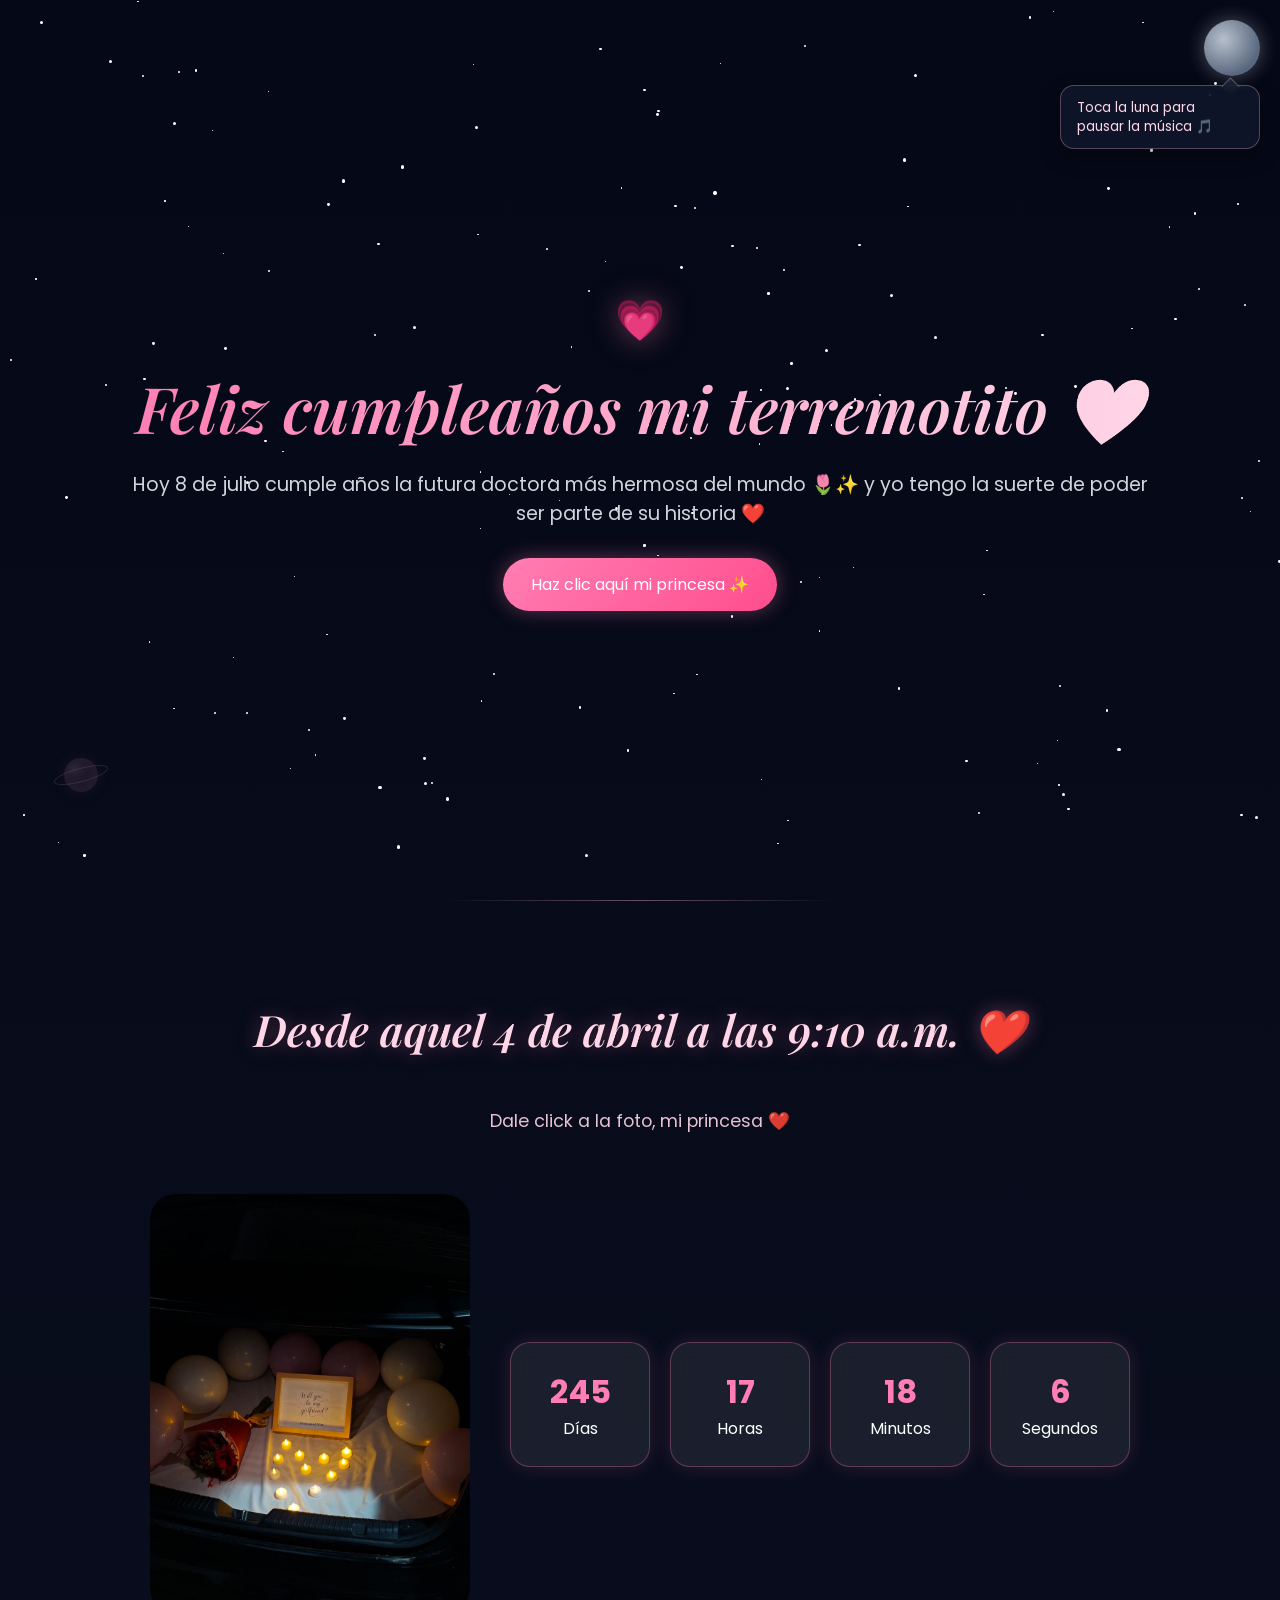
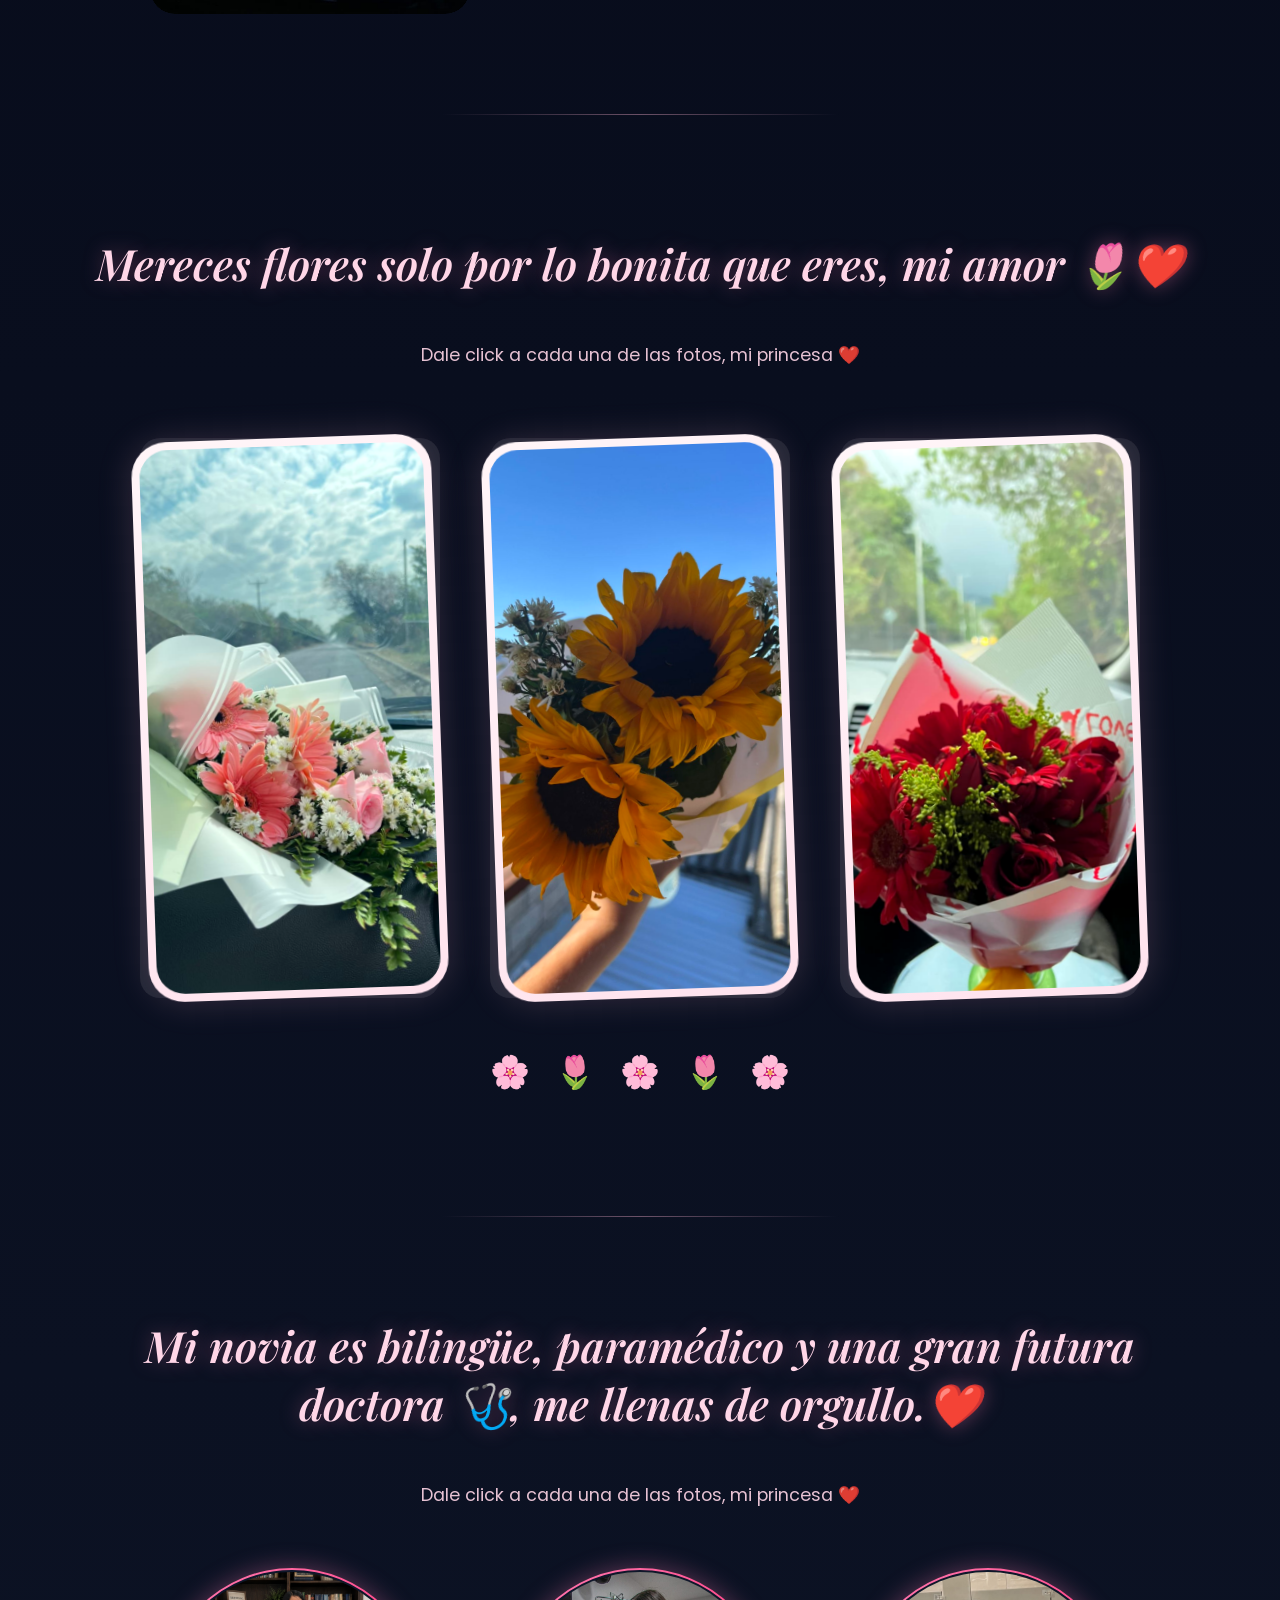
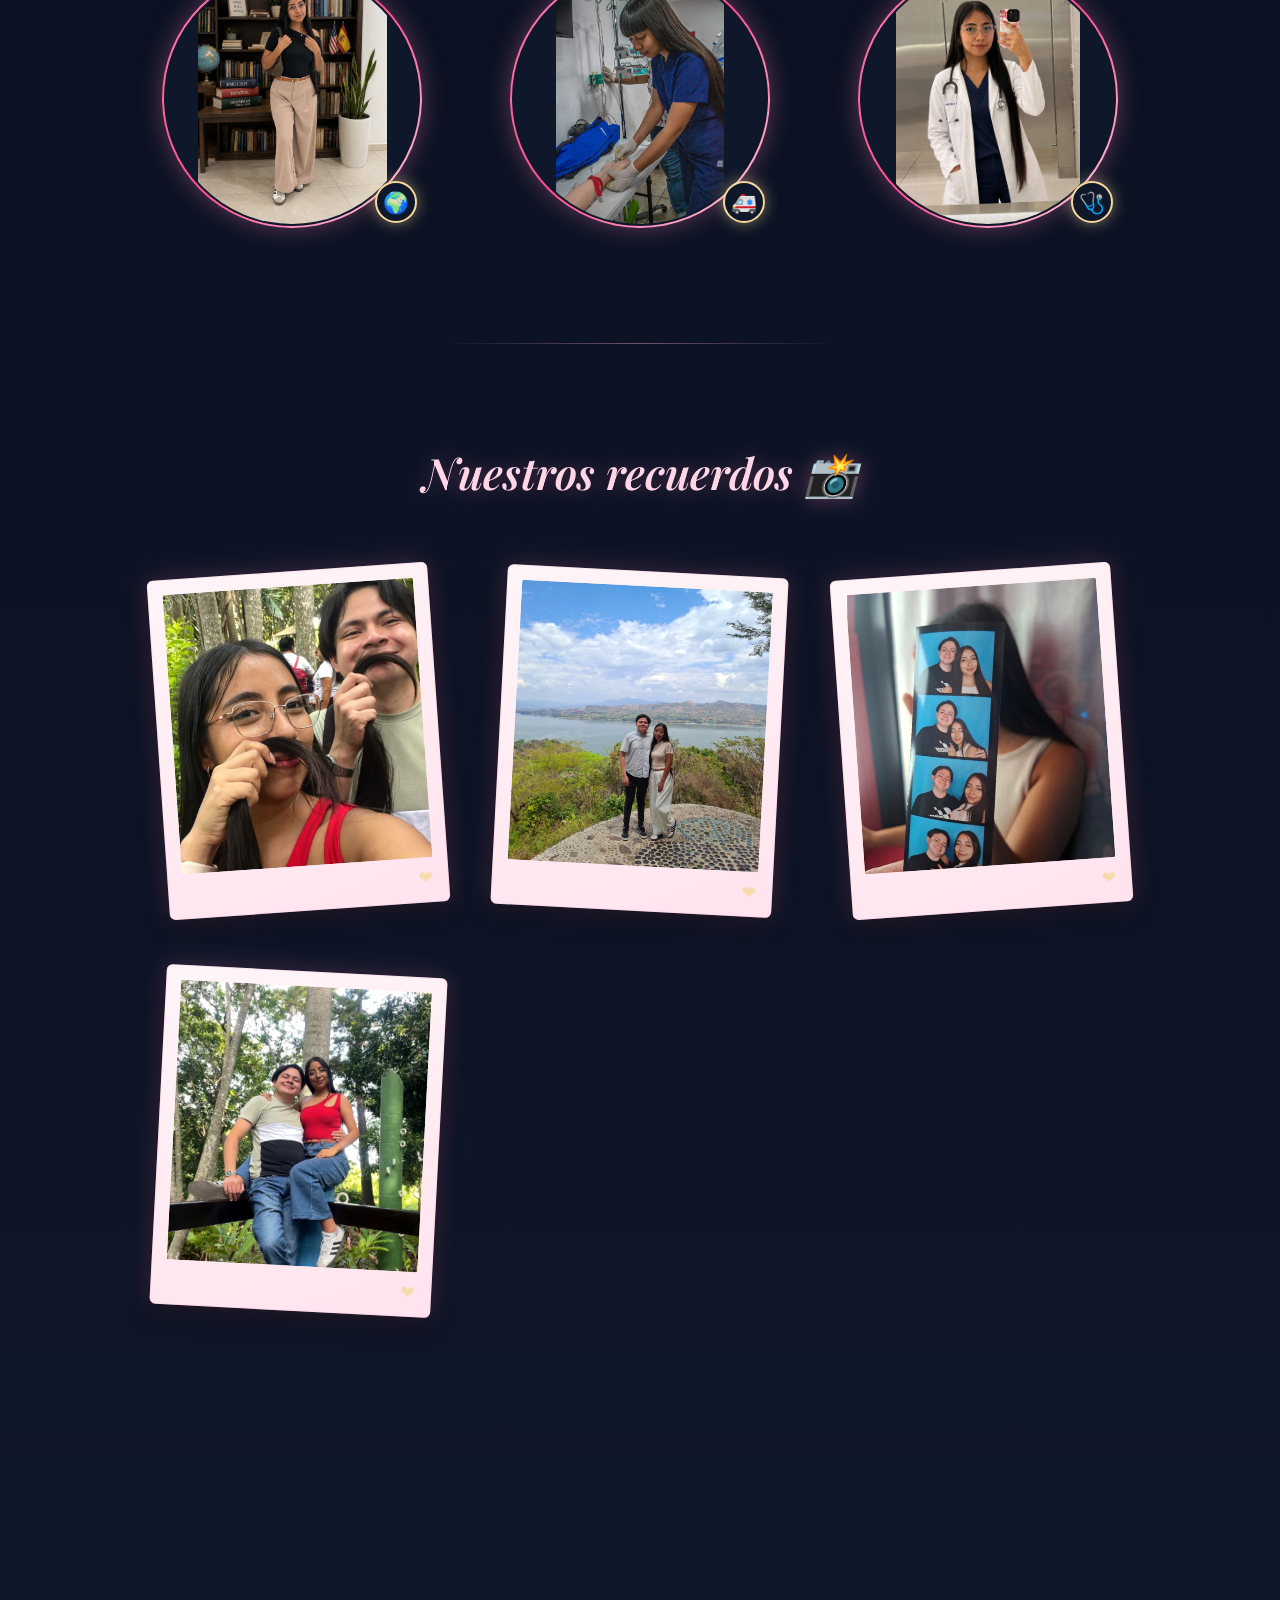
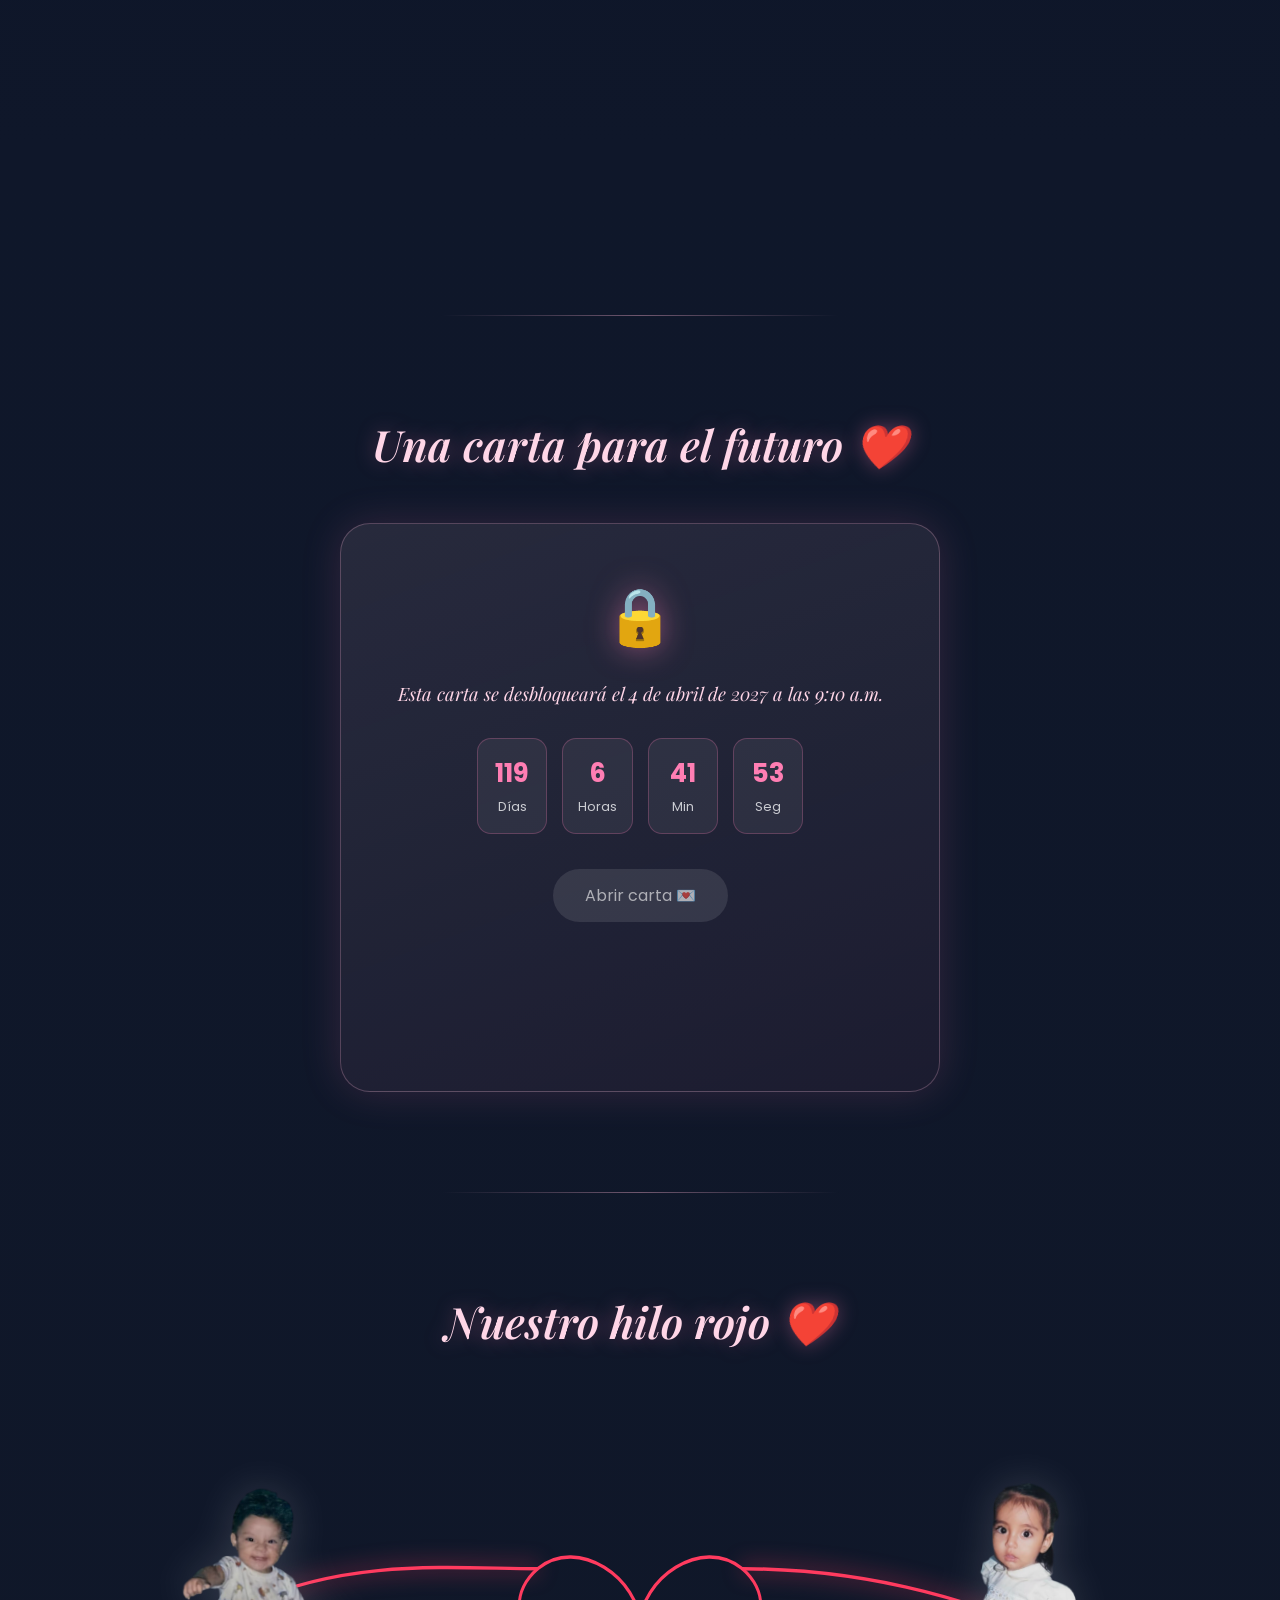
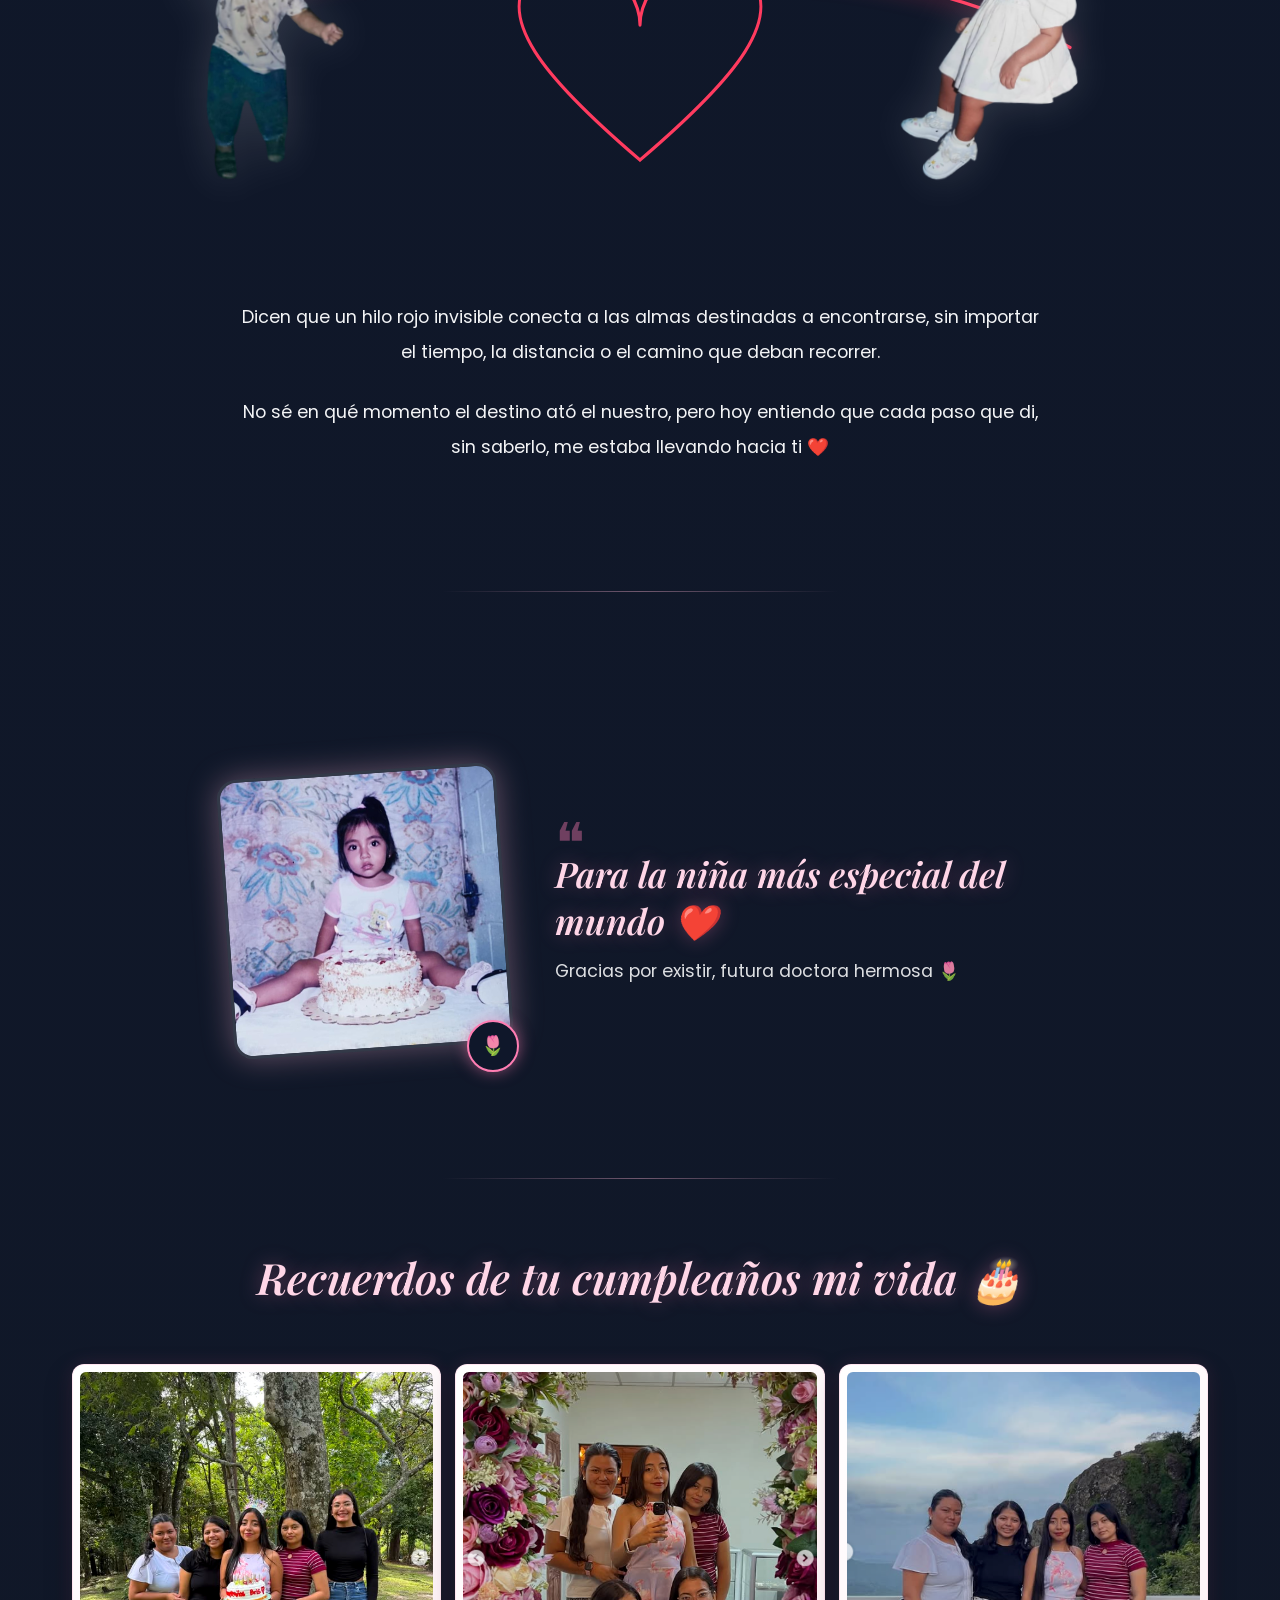
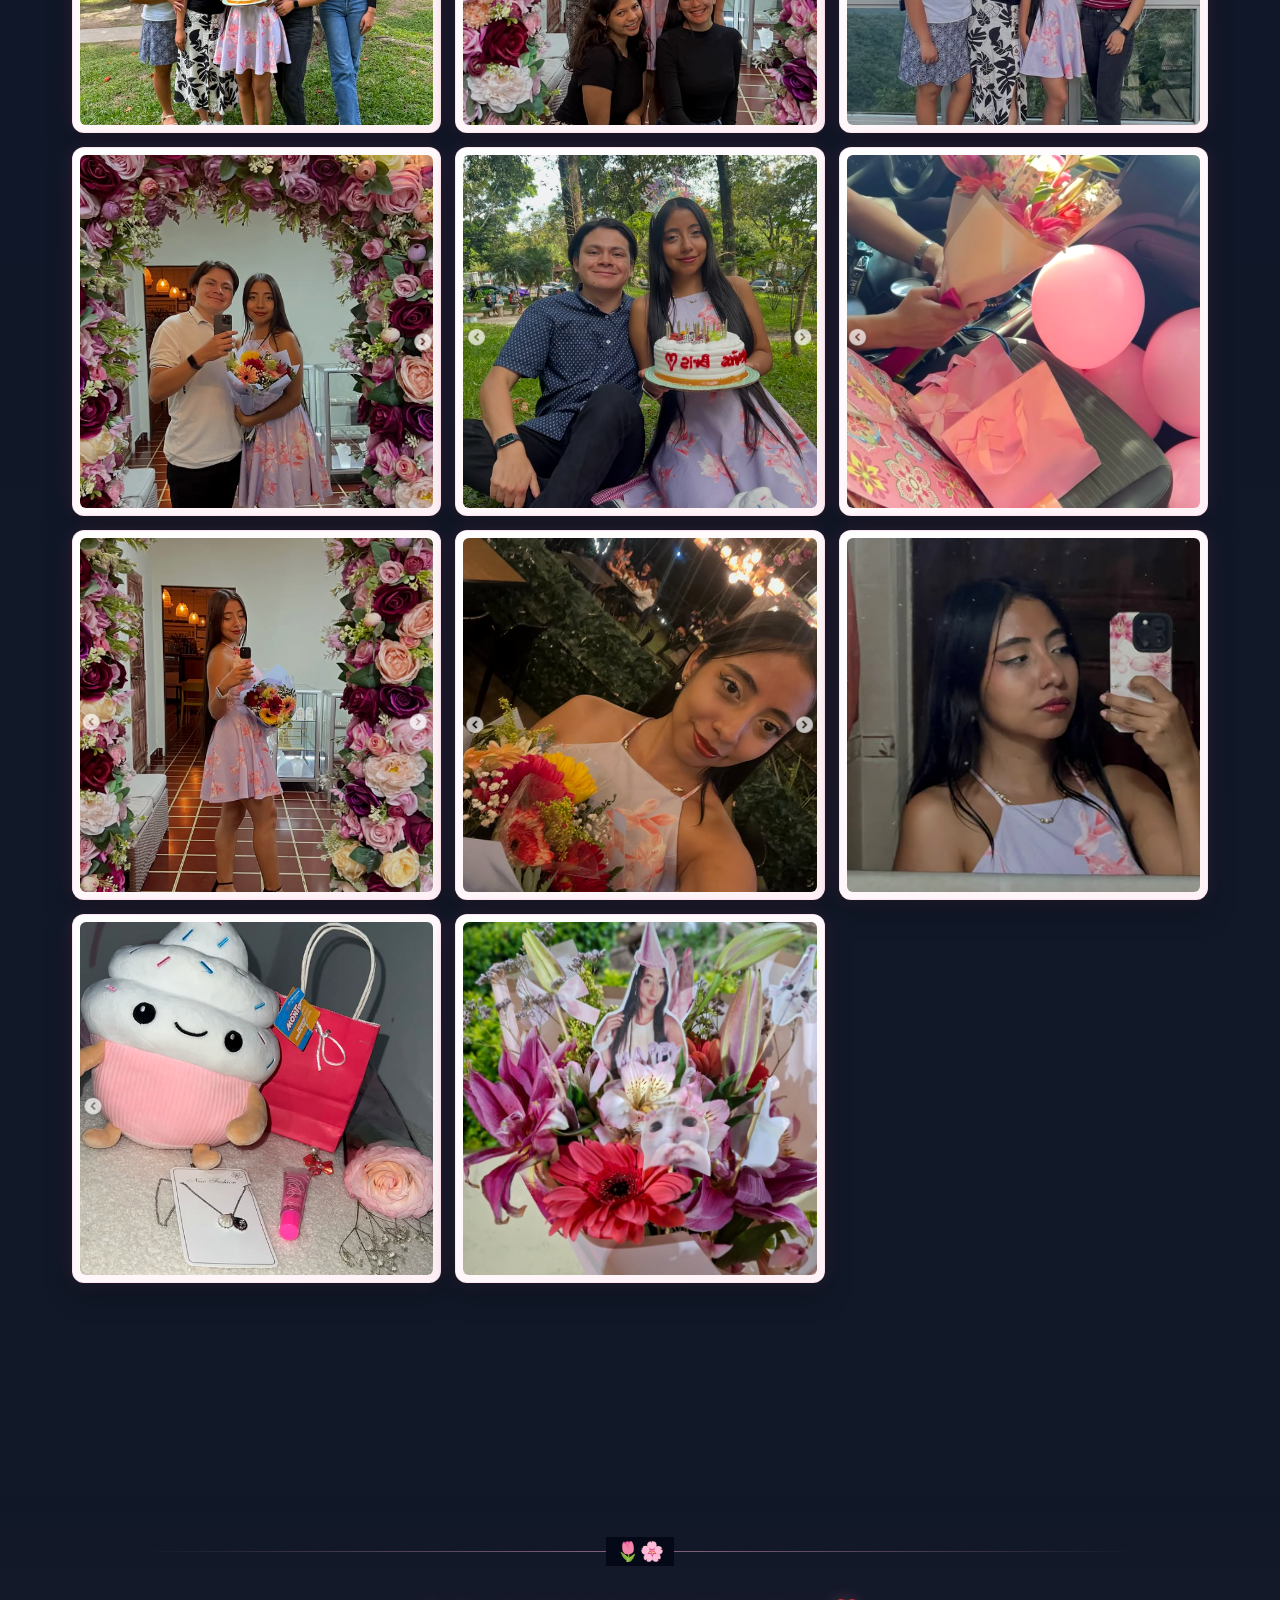
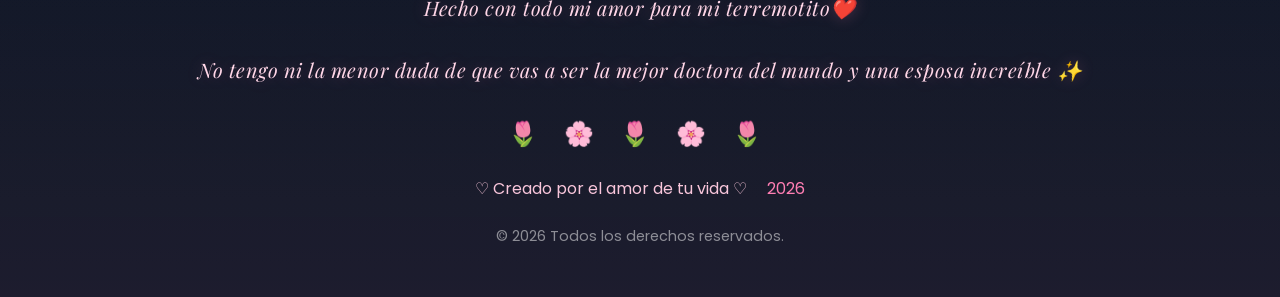
==== commit 4d6070dc: "Update print statement from 'Hello' to 'Goodbye'" ====
--- a/cumpleanos-2026.html
+++ b/cumpleanos-2026.html
@@ -18,8 +18,6 @@
 </head>
 
 <body>
-
-  <a class="back-home" href="Index.html">← Volver a nuestros recuerdos</a>
 
   <!-- MUSICA -->
 
@@ -675,4 +673,4 @@
   <script src="script.js"></script>
 
 </body>
-</html>+</html>
